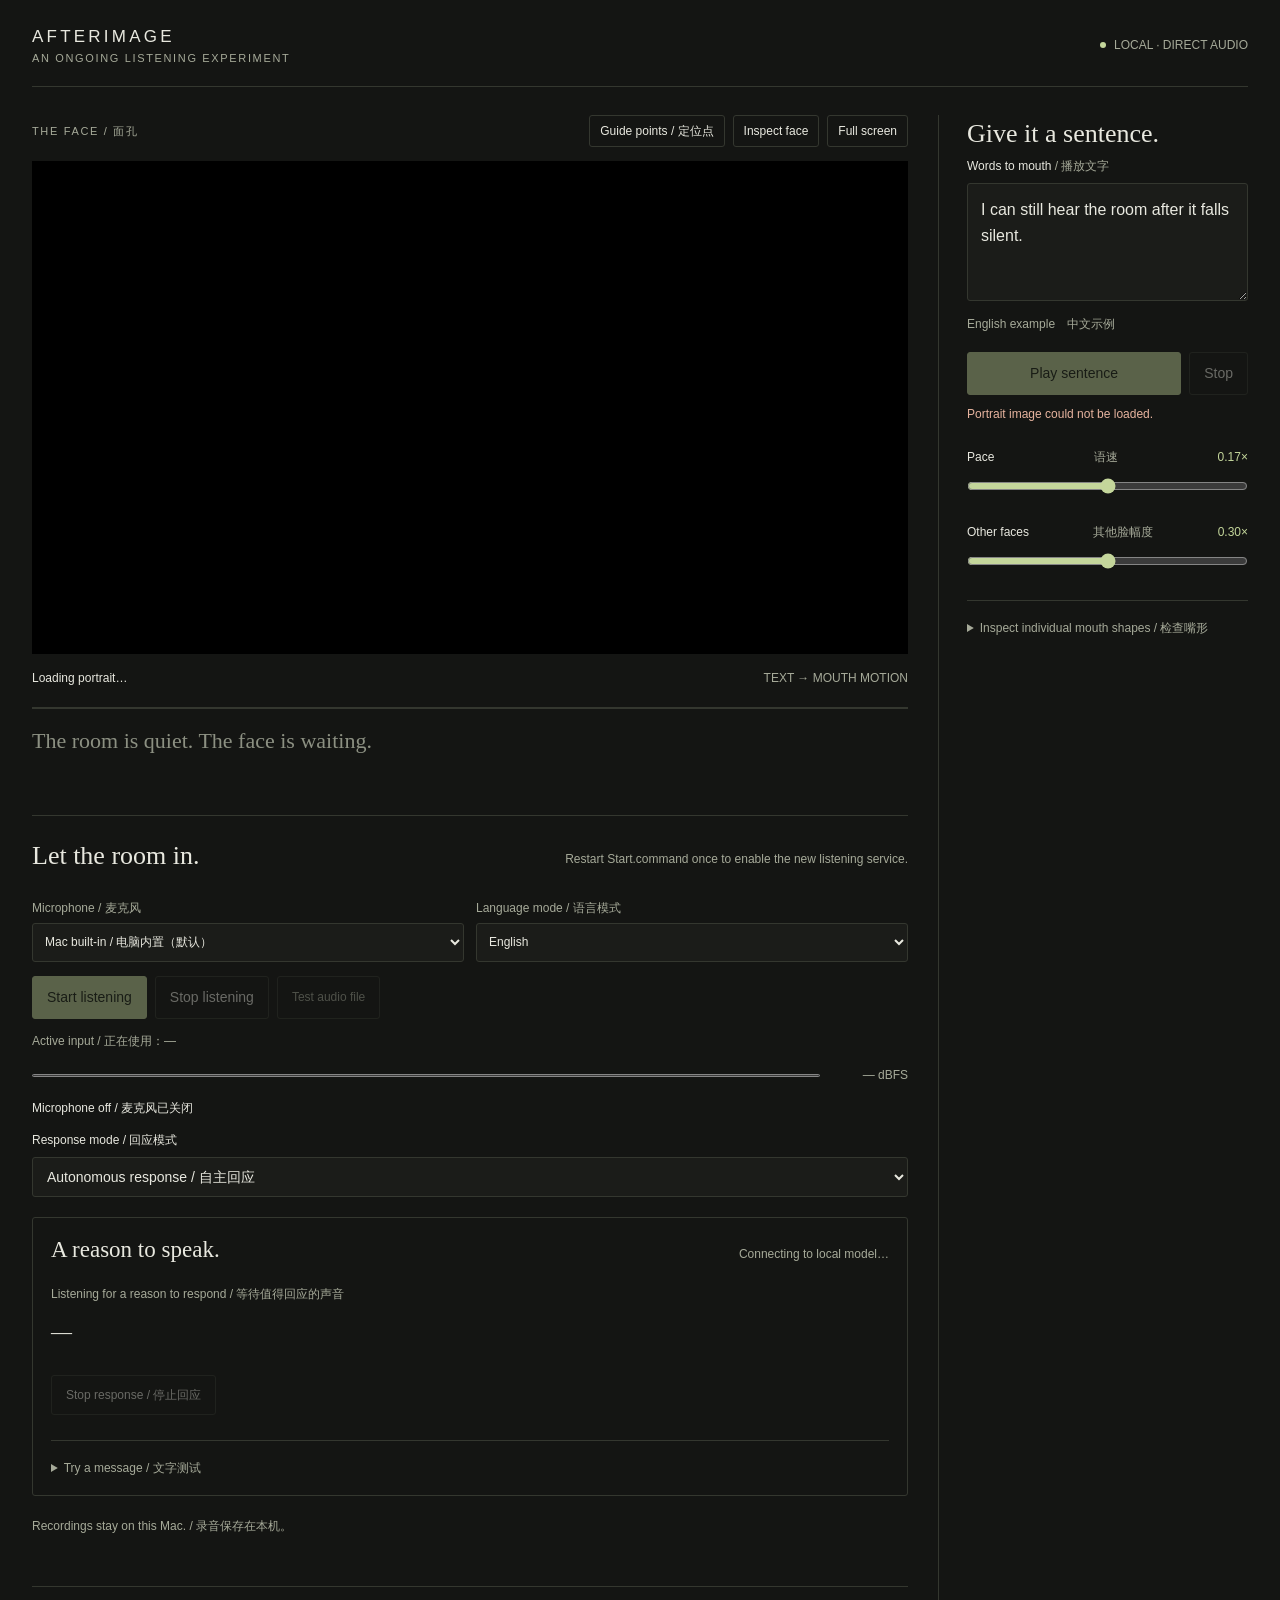
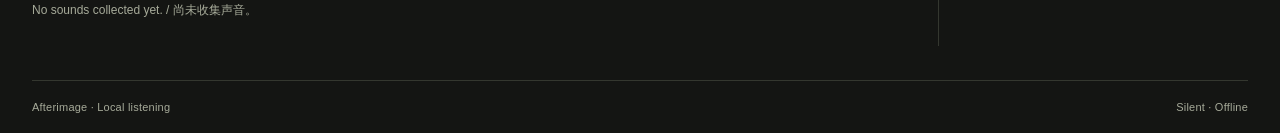
==== index.html @ 3ebe9545 "to nine faces" ====
<!doctype html>
<html lang="en">
<head>
<meta charset="utf-8"><meta name="viewport" content="width=device-width,initial-scale=1">
<title>Afterimage — Listening study</title>
<link rel="stylesheet" href="listening.css?v=myriad-caption-1">
<link rel="icon" href="data:,">
<style>
:root{color-scheme:dark;--bg:#141513;--panel:#1b1c19;--line:#34372f;--ink:#e8e8df;--muted:#a6aa99;--accent:#c4d69b}*{box-sizing:border-box}body{margin:0;background:var(--bg);color:var(--ink);font:14px/1.5 -apple-system,BlinkMacSystemFont,"Segoe UI",sans-serif}button,input,textarea{font:inherit}button{cursor:pointer;color:inherit;background:transparent;border:1px solid var(--line);padding:10px 14px;border-radius:3px}button:hover{border-color:var(--muted);background:#25271f}button:disabled{opacity:.4;cursor:default}button:focus-visible,textarea:focus-visible,input:focus-visible{outline:2px solid var(--accent);outline-offset:3px}.primary{background:var(--accent);color:#202719;border-color:var(--accent)}.primary:hover{background:#d9e7ba}.quiet{color:var(--muted)}header{margin:0 32px;padding:24px 0 20px;border-bottom:1px solid var(--line);display:flex;justify-content:space-between;align-items:center;gap:16px}.brand{font-size:17px;letter-spacing:.19em}.edition{color:var(--muted);font-size:11px;letter-spacing:.15em;text-transform:uppercase}.badge{display:flex;align-items:center;gap:8px;color:var(--muted);font-size:12px}.dot{width:6px;height:6px;border-radius:100%;background:var(--accent)}main{display:grid;grid-template-columns:minmax(0,1fr) 310px;gap:30px;margin:28px 32px 0}.eyebrow{color:var(--muted);text-transform:uppercase;font-size:11px;letter-spacing:.15em}.stage-head{display:flex;flex-wrap:wrap;justify-content:space-between;align-items:center;gap:10px;margin-bottom:14px}.stage-head>.eyebrow{white-space:nowrap;flex-shrink:0}.stage-actions{display:flex;gap:8px;flex-wrap:wrap;justify-content:flex-end}.stage-actions button[aria-pressed=true]{border-color:var(--accent);color:var(--accent)}.stage-actions button{font-size:12px;padding:6px 10px}.stage{width:100%;aspect-ratio:4608/2592;background:#090a08;position:relative;overflow:hidden}canvas{width:100%;height:100%;display:block}.stage:fullscreen{width:100vw;height:100vh;aspect-ratio:auto;display:flex;align-items:center;justify-content:center;background:#050605}.stage:fullscreen canvas{width:100%;height:100%;object-fit:contain}.under-stage{display:flex;justify-content:space-between;gap:14px;margin:15px 0;font-size:12px;color:var(--muted)}.state{color:var(--ink)}.track{height:2px;background:var(--line);margin:20px 0 14px}.track span{display:block;height:100%;background:var(--accent);width:0}.readout{min-height:64px;font-family:Georgia,"Songti SC",serif;font-size:22px;line-height:1.6;color:#8c9082}.readout span{transition:color .12s}.readout span.current{color:var(--ink)}.note{color:var(--muted);font-size:12px;line-height:1.7}.sidebar{border-left:1px solid var(--line);padding-left:28px}.sidebar h1{font:26px/1.2 Georgia,serif;margin:3px 0 8px;font-weight:400}.cn{color:var(--muted);font-size:12px;font-weight:400}.intro{color:var(--muted);margin:0 0 25px;font-size:13px}label.block{display:block;margin-bottom:8px;font-size:12px}.text-input{resize:vertical;min-height:118px;max-height:240px;background:var(--panel);border:1px solid var(--line);color:var(--ink);width:100%;padding:13px;border-radius:3px;font-size:16px;line-height:1.6}.examples{display:flex;gap:12px;margin:8px 0 19px}.examples button{border:0;padding:0;color:var(--muted);font-size:12px}.actions{display:flex;gap:8px}.actions .primary{flex:1}.setting{margin-top:23px}.setting label{display:flex;justify-content:space-between;font-size:12px;gap:8px}.setting output{color:var(--accent);font-variant-numeric:tabular-nums}input[type=range]{width:100%;accent-color:var(--accent);margin:12px 0 0}details{border-top:1px solid var(--line);margin-top:25px;padding-top:18px}summary{cursor:pointer;font-size:12px;color:var(--muted)}.shapes{display:grid;grid-template-columns:repeat(4,1fr);gap:6px;margin:15px 0}.shapes button{font-size:12px;padding:9px 3px}.shapes button[aria-pressed=true]{border-color:var(--accent);color:var(--accent);background:#293022}.sidebar .note{margin-top:22px}.error{color:#e7b49f;font-size:12px;min-height:20px;margin-top:10px}footer{display:flex;justify-content:space-between;gap:16px;margin:34px 32px 0;padding:18px 0;border-top:1px solid var(--line);color:var(--muted);font-size:11px;letter-spacing:.02em}@media(min-width:1600px){main,header,footer{max-width:1550px;margin-left:auto;margin-right:auto}}@media(max-width:920px){main{grid-template-columns:1fr}.sidebar{border-left:0;border-top:1px solid var(--line);padding:24px 0 0}.sidebar h1{font-size:24px}.intro{margin-bottom:18px}header,main,footer{margin-left:18px;margin-right:18px}.readout{font-size:20px;min-height:40px}}@media(max-width:480px){header{align-items:flex-start}.edition{font-size:9px}.brand{font-size:14px}.badge{font-size:10px}.under-stage{font-size:10px}.stage-head{flex-wrap:wrap}footer{flex-direction:column;gap:4px}.readout{font-size:18px}}
/* Asset 44.png uses the 4608 x 2592 photo, plus a 1px export edge.
   Reference: 420 x 118 box, center x=2304, bottom inset=194; ~75px Myriad Pro.
   Equal horizontal padding follows the current word; all units scale with the photo. */
.stage{container-type:inline-size}
.word-subtitle{--caption-unit:calc(100cqw / 4608);position:absolute;left:50%;bottom:calc(194 * var(--caption-unit));transform:translateX(-50%);z-index:1;display:flex;align-items:center;justify-content:center;width:max-content;max-width:90%;height:calc(118 * var(--caption-unit));padding:0 calc(57.5 * var(--caption-unit));background:rgba(0,0,0,.48);color:#e6e6e6;text-align:center;font-family:"Artwork Myriad Pro","Myriad Pro","PingFang SC",sans-serif;font-size:calc(75 * var(--caption-unit));font-style:normal;font-weight:400;line-height:1;letter-spacing:normal;pointer-events:none;white-space:nowrap;text-shadow:none;border-radius:0}
.word-subtitle:empty{display:none}
.stage:fullscreen .word-subtitle{--caption-unit:calc(min(100vw,177.777778vh) / 4608);bottom:calc(max(0px,(100vh - 56.25vw)/2) + 194 * var(--caption-unit))}
</style>
</head>
<body>
<header><div><div class="brand">AFTERIMAGE</div><div class="edition">An ongoing listening experiment</div></div><div class="badge"><span class="dot"></span>LOCAL · DIRECT AUDIO</div></header>
<main>
<section aria-label="Portrait preview">
<div class="stage-head"><span class="eyebrow">The face / 面孔</span><div class="stage-actions"><button id="guides" aria-pressed="false" aria-controls="portrait guide-note">Guide points / 定位点</button><button id="zoom" aria-pressed="false">Inspect face</button><button id="fullscreen">Full screen</button></div></div>
<div class="stage" id="stage"><canvas id="portrait" width="4608" height="2592" role="img" aria-label="All visible faces mouth the generated reply together; no audio is played."></canvas><div id="word-subtitle" class="word-subtitle" aria-label="Current word subtitle" aria-live="off"></div></div>
<p class="note" id="guide-note" hidden>Guides follow the face. / 定位点跟随面部运动。</p>
<div class="under-stage"><span class="state" id="status" aria-live="polite">Loading portrait…</span><span id="meta">TEXT → MOUTH MOTION</span></div>
<div class="track" role="progressbar" aria-label="Playback progress" aria-valuemin="0" aria-valuemax="100" aria-valuenow="0"><span id="progress"></span></div>
<div class="readout" id="readout" aria-label="Playback text">The room is quiet. The face is waiting.</div>
<section class="listening" aria-label="Local listening">
<div class="listen-heading"><div><h2>Let the room in.</h2></div><span class="note" id="engine-state" aria-live="polite">Connecting to local audio model…</span></div>
<div class="listen-controls">
<label for="microphone">Microphone / 麦克风<select id="microphone"><option value="builtin">Mac built-in / 电脑内置（默认）</option></select></label>
<label for="speech-language">Language mode / 语言模式<select id="speech-language"><option value="en">English</option><option value="zh">中文 / Mandarin</option></select></label>
</div>
<div class="listen-buttons"><button class="primary" id="listen-start" disabled>Start listening</button><button id="listen-stop" disabled>Stop listening</button><button class="file-test" id="audio-test" disabled>Test audio file</button><input type="file" id="audio-file" accept="audio/*" aria-label="Choose a short local audio file"></div>
<p class="note" id="active-input" aria-live="polite">Active input / 正在使用：—</p>
<div class="level-line"><meter id="input-level" min="-100" max="0" low="-50" high="-8" optimum="-25" value="-100" aria-label="Microphone input level in dBFS"></meter><output id="level-value">— dBFS</output></div>
<div class="listen-state"><span><span class="recording-dot" id="recording-dot" hidden></span><span id="mic-state" aria-live="polite">Microphone off / 麦克风已关闭</span></span><span id="recognition-state" aria-live="polite"></span></div>
<label class="block" for="response-mode">Response mode / 回应模式</label>
<select id="response-mode"><option value="ai">Autonomous response / 自主回应</option><option value="collect">Collect only / 只收集</option></select>
<div class="agent-panel">
<div class="listen-heading"><h2>A reason to speak.</h2><span class="note" id="agent-model">Connecting to local model…</span></div>
<div class="setting" hidden><label for="response-threshold">Response threshold <span class="cn">回应阈值</span><output id="threshold-value">0.60</output></label><input id="response-threshold" type="range" min="0" max="100" value="60"><p class="note">Higher = fewer responses. / 越高，越不容易回应。</p></div>
<p id="decision-state" class="note" aria-live="polite">Listening for a reason to respond / 等待值得回应的声音</p>
<div id="agent-reply" class="agent-reply" aria-live="polite">—</div>
<div class="listen-buttons"><button id="agent-cancel" disabled>Stop response / 停止回应</button><button id="agent-retry" hidden>Reconnect model / 重连模型</button></div>
<details><summary>Try a message / 文字测试</summary><label class="block" for="agent-input">A message for the model / 给模型的话</label><textarea class="text-input" id="agent-input" maxlength="500">Are you still here?</textarea><button id="agent-test" disabled>Let it decide / 让它决定</button></details>
</div>
<p class="note">Recordings stay on this Mac. / 录音保存在本机。</p>
<p class="listen-error" id="listen-error" role="alert"></p>
<ul class="event-list" id="sound-events" aria-label="Recent sound events"><li class="note">No sounds collected yet. / 尚未收集声音。</li></ul>
<p class="note archive-note"><span id="archive-count"></span></p>
</section>
</section>
<aside class="sidebar">
<h1>Give it a sentence.</h1>
<label class="block" for="text">Words to mouth <span class="cn">/ 播放文字</span></label>
<textarea class="text-input" id="text" maxlength="1000" spellcheck="false">I can still hear the room after it falls silent.</textarea>
<div class="examples"><button id="example-en">English example</button><button id="example-zh">中文示例</button></div>
<div class="actions"><button class="primary" id="play" disabled>Play sentence</button><button id="stop" disabled>Stop</button></div>
<div class="error" id="error" role="alert"></div>
<div class="setting"><label for="speed">Pace <span class="cn">语速</span><output id="speed-value">0.60×</output></label><input type="range" id="speed" min="0" max="100" step="1" value="50" aria-valuetext="0.60×"></div>
<div class="setting"><label for="amount">Other faces <span class="cn">其他脸幅度</span><output id="amount-value">0.30×</output></label><input type="range" id="amount" min="0" max="100" step="1" value="50" aria-valuetext="0.30×"></div>
<details><summary>Inspect individual mouth shapes / 检查嘴形</summary><div class="shapes" id="shapes"></div><p class="note">Seven faces use their own image poses. / 七张脸分别使用独立姿态图库。</p></details>
<details hidden><summary>Inspect pronunciation / 检查发音</summary><div class="note" id="pronunciation">Play a sentence to see its phonemes.<br>播放后可查看各词的发音音素。</div><p class="note">Local pronunciation → timed mouth shapes. No sound is played.<br>本地发音驱动口型，保持无声；嘴形仍为简化表现。</p></details>
</aside>
</main>
<footer><span>Afterimage · Local listening</span><span>Silent · Offline</span></footer>
<script src="app.js?v=ninth-face-right-hair-4"></script>
<script src="agent.js"></script>
<script src="listening.js"></script>
</body></html>
---- listening.css ----
/* Myriad Pro Regular: local Adobe installation, for this local artwork. */
@font-face{font-family:"Artwork Myriad Pro";font-style:normal;font-weight:400;font-display:swap;src:url("[data-uri]") format("opentype")}
/* IBM Plex Sans Regular — SIL OFL 1.1; source and license in assets/fonts. Embedded for offline use. */
@font-face{font-family:"IBM Plex Sans";font-style:normal;font-weight:400;font-display:swap;src:url("[data-uri]") format("woff2")}
.listening{border-top:1px solid var(--line);padding-top:24px;margin-top:28px}.listen-heading{display:flex;align-items:center;justify-content:space-between;gap:14px;flex-wrap:wrap}.listen-heading h2{font:26px/1.2 Georgia,serif;font-weight:400;margin:0 0 8px}.listen-heading .note{margin:0}.listen-controls{display:flex;flex-wrap:wrap;gap:12px;align-items:end;margin:20px 0 14px}.listen-controls label{font-size:12px;color:var(--muted);flex:1;min-width:150px}.listen-controls select{display:block;margin-top:6px;width:100%;min-height:39px;background:var(--panel);color:var(--ink);border:1px solid var(--line);border-radius:3px;padding:8px;font:inherit}.listen-controls select:focus-visible{outline:2px solid var(--accent)}.listen-buttons{display:flex;gap:8px;flex-wrap:wrap}.level-line{display:flex;align-items:center;gap:12px;margin:15px 0}.level-line meter{flex:1;height:7px;accent-color:var(--accent)}.level-line output{font-size:12px;color:var(--muted);font-variant-numeric:tabular-nums;min-width:76px;text-align:right}.listen-state{display:flex;justify-content:space-between;gap:12px;flex-wrap:wrap;font-size:12px;color:var(--muted);margin-bottom:14px}.listen-state #mic-state{color:var(--ink)}.echo-option{display:flex;align-items:center;gap:9px;font-size:12px;line-height:1.6}.echo-option input{accent-color:var(--accent)}.event-list{list-style:none;margin:20px 0 0;padding:0}.event-list li{border-top:1px solid var(--line);padding:13px 0}.event-meta{display:flex;gap:12px;justify-content:space-between;flex-wrap:wrap;color:var(--muted);font-size:11px;margin-bottom:4px}.event-text{font-size:14px;overflow-wrap:anywhere;white-space:pre-wrap}.event-list .environment .event-text{color:var(--muted);font-size:12px}.engine-ready{color:var(--accent)}.listen-error{color:#e7b49f;font-size:12px;min-height:18px;margin:10px 0}.file-test{font-size:12px;color:var(--muted)}#audio-file{display:none}.archive-note{margin-bottom:0}.recording-dot{display:inline-block;width:6px;height:6px;border-radius:50%;background:#dbae8e;margin-right:7px}.recording-dot[hidden]{display:none}@media(max-width:600px){.listen-controls label{min-width:140px}.listen-heading h2{font-size:24px}.listen-buttons button{min-height:42px}}
#response-mode{display:block;width:100%;padding:10px;background:var(--panel);color:var(--ink);border:1px solid var(--line);border-radius:3px;margin:8px 0 20px;font:inherit}.agent-panel{border:1px solid var(--line);padding:18px;margin:15px 0 20px;border-radius:3px}.agent-panel .listen-heading h2{font-size:23px}.agent-panel .setting{margin-top:14px}.agent-panel .setting label{display:flex;gap:10px;justify-content:space-between}.agent-panel .agent-reply{font:21px/1.5 Georgia,'Songti SC',serif;min-height:40px;margin:12px 0 18px;overflow-wrap:anywhere}.agent-panel .text-input{min-height:80px;margin:10px 0}.agent-panel #decision-state{min-height:21px}.agent-panel button{font-size:12px}#agent-retry[hidden]{display:none}
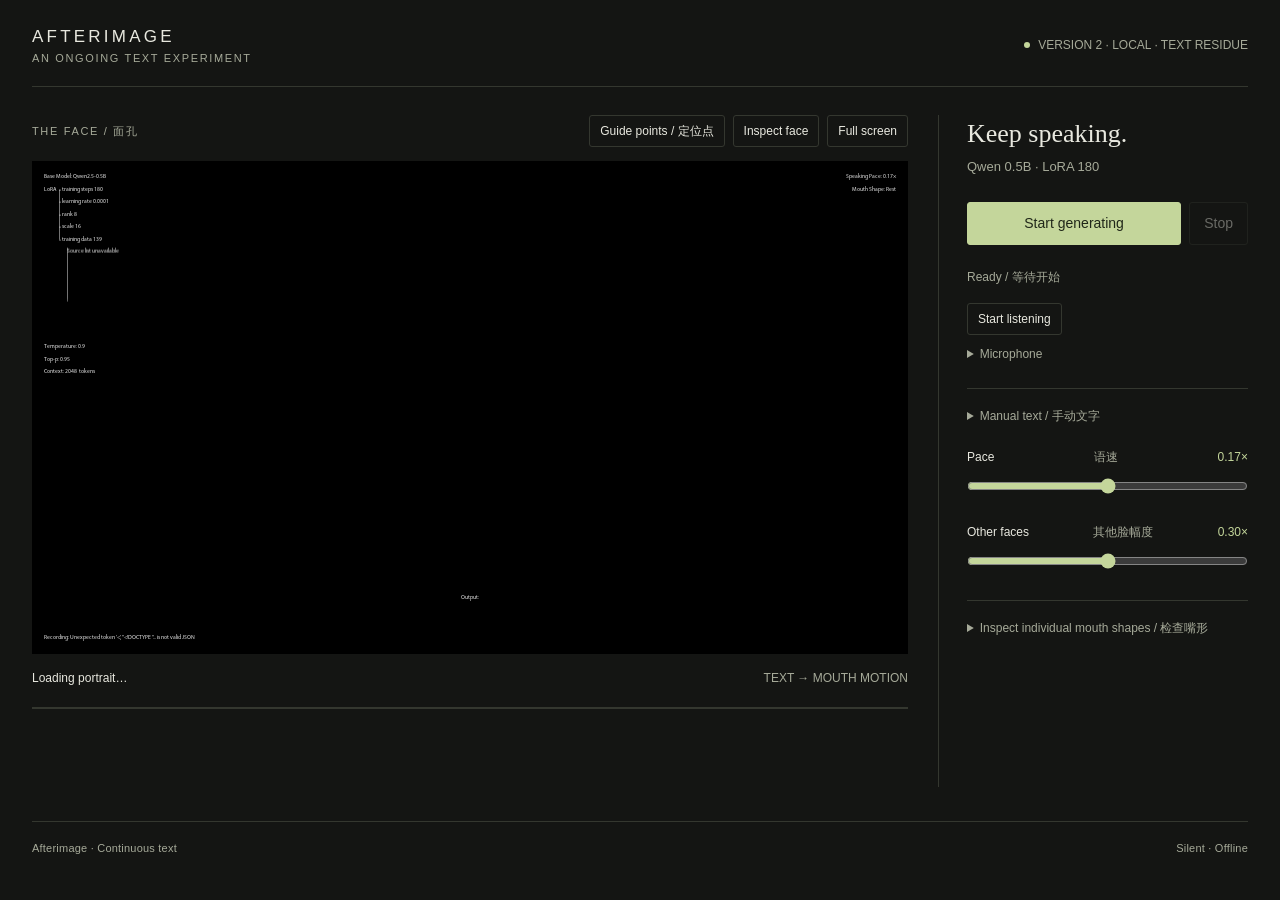
==== commit 47b624b4: "add side diagram and change a new image" ====
--- a/index.html
+++ b/index.html
@@ -2,46 +2,58 @@
 <html lang="en">
 <head>
 <meta charset="utf-8"><meta name="viewport" content="width=device-width,initial-scale=1">
-<title>Afterimage — Listening study</title>
+<title>Afterimage — Version 2</title>
 <link rel="stylesheet" href="listening.css?v=myriad-caption-1">
 <link rel="icon" href="data:,">
+<link rel="stylesheet" href="artwork-overlay.css?v=20261002-4">
 <style>
 :root{color-scheme:dark;--bg:#141513;--panel:#1b1c19;--line:#34372f;--ink:#e8e8df;--muted:#a6aa99;--accent:#c4d69b}*{box-sizing:border-box}body{margin:0;background:var(--bg);color:var(--ink);font:14px/1.5 -apple-system,BlinkMacSystemFont,"Segoe UI",sans-serif}button,input,textarea{font:inherit}button{cursor:pointer;color:inherit;background:transparent;border:1px solid var(--line);padding:10px 14px;border-radius:3px}button:hover{border-color:var(--muted);background:#25271f}button:disabled{opacity:.4;cursor:default}button:focus-visible,textarea:focus-visible,input:focus-visible{outline:2px solid var(--accent);outline-offset:3px}.primary{background:var(--accent);color:#202719;border-color:var(--accent)}.primary:hover{background:#d9e7ba}.quiet{color:var(--muted)}header{margin:0 32px;padding:24px 0 20px;border-bottom:1px solid var(--line);display:flex;justify-content:space-between;align-items:center;gap:16px}.brand{font-size:17px;letter-spacing:.19em}.edition{color:var(--muted);font-size:11px;letter-spacing:.15em;text-transform:uppercase}.badge{display:flex;align-items:center;gap:8px;color:var(--muted);font-size:12px}.dot{width:6px;height:6px;border-radius:100%;background:var(--accent)}main{display:grid;grid-template-columns:minmax(0,1fr) 310px;gap:30px;margin:28px 32px 0}.eyebrow{color:var(--muted);text-transform:uppercase;font-size:11px;letter-spacing:.15em}.stage-head{display:flex;flex-wrap:wrap;justify-content:space-between;align-items:center;gap:10px;margin-bottom:14px}.stage-head>.eyebrow{white-space:nowrap;flex-shrink:0}.stage-actions{display:flex;gap:8px;flex-wrap:wrap;justify-content:flex-end}.stage-actions button[aria-pressed=true]{border-color:var(--accent);color:var(--accent)}.stage-actions button{font-size:12px;padding:6px 10px}.stage{width:100%;aspect-ratio:4608/2592;background:#090a08;position:relative;overflow:hidden}canvas{width:100%;height:100%;display:block}.stage:fullscreen{width:100vw;height:100vh;aspect-ratio:auto;display:flex;align-items:center;justify-content:center;background:#050605}.stage:fullscreen canvas{width:100%;height:100%;object-fit:contain}.under-stage{display:flex;justify-content:space-between;gap:14px;margin:15px 0;font-size:12px;color:var(--muted)}.state{color:var(--ink)}.track{height:2px;background:var(--line);margin:20px 0 14px}.track span{display:block;height:100%;background:var(--accent);width:0}.readout{min-height:64px;font-family:Georgia,"Songti SC",serif;font-size:22px;line-height:1.6;color:#8c9082}.readout span{transition:color .12s}.readout span.current{color:var(--ink)}.note{color:var(--muted);font-size:12px;line-height:1.7}.sidebar{border-left:1px solid var(--line);padding-left:28px}.sidebar h1{font:26px/1.2 Georgia,serif;margin:3px 0 8px;font-weight:400}.cn{color:var(--muted);font-size:12px;font-weight:400}.intro{color:var(--muted);margin:0 0 25px;font-size:13px}label.block{display:block;margin-bottom:8px;font-size:12px}.text-input{resize:vertical;min-height:118px;max-height:240px;background:var(--panel);border:1px solid var(--line);color:var(--ink);width:100%;padding:13px;border-radius:3px;font-size:16px;line-height:1.6}.examples{display:flex;gap:12px;margin:8px 0 19px}.examples button{border:0;padding:0;color:var(--muted);font-size:12px}.actions{display:flex;gap:8px}.actions .primary{flex:1}.setting{margin-top:23px}.setting label{display:flex;justify-content:space-between;font-size:12px;gap:8px}.setting output{color:var(--accent);font-variant-numeric:tabular-nums}input[type=range]{width:100%;accent-color:var(--accent);margin:12px 0 0}details{border-top:1px solid var(--line);margin-top:25px;padding-top:18px}summary{cursor:pointer;font-size:12px;color:var(--muted)}.shapes{display:grid;grid-template-columns:repeat(4,1fr);gap:6px;margin:15px 0}.shapes button{font-size:12px;padding:9px 3px}.shapes button[aria-pressed=true]{border-color:var(--accent);color:var(--accent);background:#293022}.sidebar .note{margin-top:22px}.error{color:#e7b49f;font-size:12px;min-height:20px;margin-top:10px}footer{display:flex;justify-content:space-between;gap:16px;margin:34px 32px 0;padding:18px 0;border-top:1px solid var(--line);color:var(--muted);font-size:11px;letter-spacing:.02em}@media(min-width:1600px){main,header,footer{max-width:1550px;margin-left:auto;margin-right:auto}}@media(max-width:920px){main{grid-template-columns:1fr}.sidebar{border-left:0;border-top:1px solid var(--line);padding:24px 0 0}.sidebar h1{font-size:24px}.intro{margin-bottom:18px}header,main,footer{margin-left:18px;margin-right:18px}.readout{font-size:20px;min-height:40px}}@media(max-width:480px){header{align-items:flex-start}.edition{font-size:9px}.brand{font-size:14px}.badge{font-size:10px}.under-stage{font-size:10px}.stage-head{flex-wrap:wrap}footer{flex-direction:column;gap:4px}.readout{font-size:18px}}
-/* Asset 44.png uses the 4608 x 2592 photo, plus a 1px export edge.
-   Reference: 420 x 118 box, center x=2304, bottom inset=194; ~75px Myriad Pro.
-   Equal horizontal padding follows the current word; all units scale with the photo. */
-.stage{container-type:inline-size}
-.word-subtitle{--caption-unit:calc(100cqw / 4608);position:absolute;left:50%;bottom:calc(194 * var(--caption-unit));transform:translateX(-50%);z-index:1;display:flex;align-items:center;justify-content:center;width:max-content;max-width:90%;height:calc(118 * var(--caption-unit));padding:0 calc(57.5 * var(--caption-unit));background:rgba(0,0,0,.48);color:#e6e6e6;text-align:center;font-family:"Artwork Myriad Pro","Myriad Pro","PingFang SC",sans-serif;font-size:calc(75 * var(--caption-unit));font-style:normal;font-weight:400;line-height:1;letter-spacing:normal;pointer-events:none;white-space:nowrap;text-shadow:none;border-radius:0}
-.word-subtitle:empty{display:none}
-.stage:fullscreen .word-subtitle{--caption-unit:calc(min(100vw,177.777778vh) / 4608);bottom:calc(max(0px,(100vh - 56.25vw)/2) + 194 * var(--caption-unit))}
+/* Prior caption and artwork layout saved in design-history/20261002-artwork-overlay. */
+[hidden]{display:none!important}
 </style>
 </head>
-<body>
-<header><div><div class="brand">AFTERIMAGE</div><div class="edition">An ongoing listening experiment</div></div><div class="badge"><span class="dot"></span>LOCAL · DIRECT AUDIO</div></header>
+<body data-mode="residue">
+<header><div><div class="brand">AFTERIMAGE</div><div class="edition">An ongoing text experiment</div></div><div class="badge"><span class="dot"></span>VERSION 2 · LOCAL · TEXT RESIDUE</div></header>
 <main>
 <section aria-label="Portrait preview">
 <div class="stage-head"><span class="eyebrow">The face / 面孔</span><div class="stage-actions"><button id="guides" aria-pressed="false" aria-controls="portrait guide-note">Guide points / 定位点</button><button id="zoom" aria-pressed="false">Inspect face</button><button id="fullscreen">Full screen</button></div></div>
-<div class="stage" id="stage"><canvas id="portrait" width="4608" height="2592" role="img" aria-label="All visible faces mouth the generated reply together; no audio is played."></canvas><div id="word-subtitle" class="word-subtitle" aria-label="Current word subtitle" aria-live="off"></div></div>
+<div class="stage" id="stage"><canvas id="portrait" width="4608" height="2592" role="img" aria-label="All visible faces mouth the generated reply together; no audio is played."></canvas><div id="artwork-hud" class="artwork-hud">
+<div class="hud-model">
+<div class="hud-row">Base Model: <span id="hud-base">Qwen2.5-0.5B</span></div>
+<div class="hud-lora"><span class="hud-lora-label">LoRA</span><div class="hud-tree">
+<div class="hud-row hud-branch">training steps <span id="hud-steps">180</span></div>
+<div class="hud-row hud-branch">learning rate <span id="hud-learning-rate">0.0001</span></div>
+<div class="hud-row hud-branch">rank <span id="hud-rank">8</span></div>
+<div class="hud-row hud-branch">scale <span id="hud-scale">16</span></div>
+<div class="hud-row hud-branch" title="139 training records; 16 additional records held out for validation.">training data <span id="hud-training-count">139</span></div>
+<div class="hud-sources" title="Existing training sources, replayed in order. No live web collection."><div id="hud-source-track" class="hud-source-track"></div></div>
+</div></div>
+<div class="hud-sampling"><div class="hud-row">Temperature: <span id="hud-temperature">0.9</span></div><div class="hud-row">Top-p: <span id="hud-top-p">0.95</span></div><div class="hud-row">Context: <span id="hud-context">2048</span> tokens</div></div>
+</div>
+<div class="hud-motion"><div class="hud-row">Speaking Pace: <span id="hud-pace">0.17×</span></div><div class="hud-row">Mouth Shape: <span id="hud-mouth">Rest</span></div></div>
+<div id="word-subtitle" class="word-subtitle" aria-label="Current sentence subtitle" aria-live="off">Output:</div>
+<div id="hud-recording" class="hud-recording" aria-live="off">Recording: Starting microphone…</div>
+</div></div>
 <p class="note" id="guide-note" hidden>Guides follow the face. / 定位点跟随面部运动。</p>
 <div class="under-stage"><span class="state" id="status" aria-live="polite">Loading portrait…</span><span id="meta">TEXT → MOUTH MOTION</span></div>
 <div class="track" role="progressbar" aria-label="Playback progress" aria-valuemin="0" aria-valuemax="100" aria-valuenow="0"><span id="progress"></span></div>
-<div class="readout" id="readout" aria-label="Playback text">The room is quiet. The face is waiting.</div>
-<section class="listening" aria-label="Local listening">
+<div class="readout" id="readout" aria-label="Playback text"></div>
+<section hidden class="listening" aria-label="Local listening">
 <div class="listen-heading"><div><h2>Let the room in.</h2></div><span class="note" id="engine-state" aria-live="polite">Connecting to local audio model…</span></div>
 <div class="listen-controls">
 <label for="microphone">Microphone / 麦克风<select id="microphone"><option value="builtin">Mac built-in / 电脑内置（默认）</option></select></label>
-<label for="speech-language">Language mode / 语言模式<select id="speech-language"><option value="en">English</option><option value="zh">中文 / Mandarin</option></select></label>
+<input id="speech-language" type="hidden" value="en"><span class="note">Environment · English / 环境反应</span>
 </div>
 <div class="listen-buttons"><button class="primary" id="listen-start" disabled>Start listening</button><button id="listen-stop" disabled>Stop listening</button><button class="file-test" id="audio-test" disabled>Test audio file</button><input type="file" id="audio-file" accept="audio/*" aria-label="Choose a short local audio file"></div>
 <p class="note" id="active-input" aria-live="polite">Active input / 正在使用：—</p>
 <div class="level-line"><meter id="input-level" min="-100" max="0" low="-50" high="-8" optimum="-25" value="-100" aria-label="Microphone input level in dBFS"></meter><output id="level-value">— dBFS</output></div>
 <div class="listen-state"><span><span class="recording-dot" id="recording-dot" hidden></span><span id="mic-state" aria-live="polite">Microphone off / 麦克风已关闭</span></span><span id="recognition-state" aria-live="polite"></span></div>
 <label class="block" for="response-mode">Response mode / 回应模式</label>
-<select id="response-mode"><option value="ai">Autonomous response / 自主回应</option><option value="collect">Collect only / 只收集</option></select>
+<select id="response-mode"><option value="ai">Environment response / 环境反应</option><option value="collect">Collect only / 只收集</option></select>
 <div class="agent-panel">
-<div class="listen-heading"><h2>A reason to speak.</h2><span class="note" id="agent-model">Connecting to local model…</span></div>
+<div class="listen-heading"><h2>The room speaks.</h2><span class="note" id="agent-model">Connecting to local model…</span></div>
 <div class="setting" hidden><label for="response-threshold">Response threshold <span class="cn">回应阈值</span><output id="threshold-value">0.60</output></label><input id="response-threshold" type="range" min="0" max="100" value="60"><p class="note">Higher = fewer responses. / 越高，越不容易回应。</p></div>
-<p id="decision-state" class="note" aria-live="polite">Listening for a reason to respond / 等待值得回应的声音</p>
+<p id="decision-state" class="note" aria-live="polite">Listening to the room / 聆听环境</p>
 <div id="agent-reply" class="agent-reply" aria-live="polite">—</div>
 <div class="listen-buttons"><button id="agent-cancel" disabled>Stop response / 停止回应</button><button id="agent-retry" hidden>Reconnect model / 重连模型</button></div>
 <details><summary>Try a message / 文字测试</summary><label class="block" for="agent-input">A message for the model / 给模型的话</label><textarea class="text-input" id="agent-input" maxlength="500">Are you still here?</textarea><button id="agent-test" disabled>Let it decide / 让它决定</button></details>
@@ -53,20 +65,28 @@
 </section>
 </section>
 <aside class="sidebar">
-<h1>Give it a sentence.</h1>
+<h1>Keep speaking.</h1>
+<p class="intro">Qwen 0.5B · LoRA 180</p>
+<div class="actions"><button class="primary" id="residue-start">Start generating</button><button id="residue-stop" disabled>Stop</button></div>
+<p class="note" id="residue-state" aria-live="polite">Ready / 等待开始</p>
+<div class="monitor-controls"><button id="monitor-toggle">Start listening</button><details><summary>Microphone</summary><select id="monitor-input" aria-label="Environment microphone"><option value="builtin">Mac built-in</option></select><p class="note" id="monitor-device">Audio observations · display only</p></details></div>
+<details><summary>Manual text / 手动文字</summary>
+
 <label class="block" for="text">Words to mouth <span class="cn">/ 播放文字</span></label>
 <textarea class="text-input" id="text" maxlength="1000" spellcheck="false">I can still hear the room after it falls silent.</textarea>
 <div class="examples"><button id="example-en">English example</button><button id="example-zh">中文示例</button></div>
 <div class="actions"><button class="primary" id="play" disabled>Play sentence</button><button id="stop" disabled>Stop</button></div>
 <div class="error" id="error" role="alert"></div>
+</details>
 <div class="setting"><label for="speed">Pace <span class="cn">语速</span><output id="speed-value">0.60×</output></label><input type="range" id="speed" min="0" max="100" step="1" value="50" aria-valuetext="0.60×"></div>
 <div class="setting"><label for="amount">Other faces <span class="cn">其他脸幅度</span><output id="amount-value">0.30×</output></label><input type="range" id="amount" min="0" max="100" step="1" value="50" aria-valuetext="0.30×"></div>
-<details><summary>Inspect individual mouth shapes / 检查嘴形</summary><div class="shapes" id="shapes"></div><p class="note">Seven faces use their own image poses. / 七张脸分别使用独立姿态图库。</p></details>
+<details><summary>Inspect individual mouth shapes / 检查嘴形</summary><div class="shapes" id="shapes"></div><p class="note">Each face uses its own image poses. / 各张脸使用独立姿态图库。</p></details>
 <details hidden><summary>Inspect pronunciation / 检查发音</summary><div class="note" id="pronunciation">Play a sentence to see its phonemes.<br>播放后可查看各词的发音音素。</div><p class="note">Local pronunciation → timed mouth shapes. No sound is played.<br>本地发音驱动口型，保持无声；嘴形仍为简化表现。</p></details>
 </aside>
 </main>
-<footer><span>Afterimage · Local listening</span><span>Silent · Offline</span></footer>
-<script src="app.js?v=ninth-face-right-hair-4"></script>
-<script src="agent.js"></script>
-<script src="listening.js"></script>
+<footer><span>Afterimage · Continuous text</span><span>Silent · Offline</span></footer>
+<script src="app.js?v=main-image-1-20261002"></script>
+<script src="residue.js?v=180-1"></script>
+<script src="artwork-overlay.js?v=20261002-4"></script>
+<script src="environment-monitor.js?v=20261002-1"></script>
 </body></html>
--- a/artwork-overlay.css
+++ b/artwork-overlay.css
@@ -0,0 +1,26 @@
+/* Asset 50-80 layout, measured in the artwork's native 4608 × 2592 space.
+   All corner insets: 64 px. Type: 30 px Myriad Pro, #e6e6e6.
+   Peer rows: 66 px. Caption center: y=2299, preserving the prior center. */
+.artwork-hud{position:absolute;left:50%;top:50%;transform:translate(-50%,-50%);width:100%;height:100%;container-type:inline-size;pointer-events:none;z-index:1;color:#e6e6e6;font-family:"Artwork Myriad Pro","Myriad Pro","PingFang SC",sans-serif;font-style:normal;font-weight:400;letter-spacing:normal;text-shadow:none}
+.stage:fullscreen .artwork-hud{width:min(100vw,177.77777778vh);height:min(100vh,56.25vw)}
+.artwork-hud>*{--u:calc(100cqw / 4608);font-size:calc(30 * var(--u));line-height:calc(40 * var(--u))}
+.hud-model{position:absolute;top:calc(64 * var(--u));left:calc(64 * var(--u));width:calc(900 * var(--u))}
+.hud-row{height:calc(66 * var(--u));display:flex;gap:.23em;align-items:flex-start;white-space:nowrap}
+.hud-lora{position:relative}
+.hud-lora-label{position:absolute;top:0;left:0}
+.hud-tree{position:relative;margin-left:calc(80 * var(--u));padding-left:calc(13 * var(--u))}
+.hud-tree::before{content:"";position:absolute;left:0;top:calc(20 * var(--u));height:calc(264 * var(--u));width:calc(1.5 * var(--u));background:rgba(230,230,230,.5)}
+.hud-branch::before{content:"";position:absolute;left:0;width:calc(10 * var(--u));height:calc(1.5 * var(--u));margin-top:calc(20 * var(--u));background:rgba(230,230,230,.5)}
+.hud-sources{position:relative;margin-left:calc(29 * var(--u));height:calc(5 * 66 * var(--u));overflow:hidden;mask-image:linear-gradient(to bottom,#000 0%,#000 80%,transparent 100%);-webkit-mask-image:linear-gradient(to bottom,#000 0%,#000 80%,transparent 100%)}
+.hud-sources::before{content:"";position:absolute;top:0;bottom:calc(46 * var(--u));left:0;width:calc(1.5 * var(--u));background:rgba(230,230,230,.5)}
+.hud-source-track{will-change:transform}
+.hud-source{position:relative;height:calc(66 * var(--u));padding-left:calc(13 * var(--u));white-space:nowrap;overflow:hidden;text-overflow:ellipsis;opacity:.5}
+.hud-source::before{content:"";position:absolute;left:0;top:calc(20 * var(--u));width:calc(10 * var(--u));height:calc(1.5 * var(--u));background:currentColor}
+.hud-sampling{margin-top:calc(142 * var(--u) + 5px)}
+.hud-motion{position:absolute;top:calc(64 * var(--u));right:calc(64 * var(--u));text-align:right}
+.hud-motion .hud-row{justify-content:flex-end}
+/* v1/v2: 90% layout width × (30/75) scale = 36% visible width. */
+.word-subtitle{position:absolute;left:50%;top:calc(2299 * var(--u));transform:translate(-50%,-50%);width:max-content;max-width:36%;margin:0;padding:0;background:none;text-align:center;white-space:normal;overflow-wrap:anywhere;line-height:1}
+.hud-recording{position:absolute;bottom:calc(64 * var(--u));left:calc(64 * var(--u));right:calc(64 * var(--u));white-space:normal;overflow-wrap:anywhere}
+.monitor-controls{margin-top:16px}.monitor-controls>button{font-size:12px;padding:6px 10px}.monitor-controls details{border:0;margin-top:10px;padding-top:0}.monitor-controls select{width:100%;margin-top:8px}
+@media(prefers-reduced-motion:reduce){.hud-source-track{will-change:auto}}
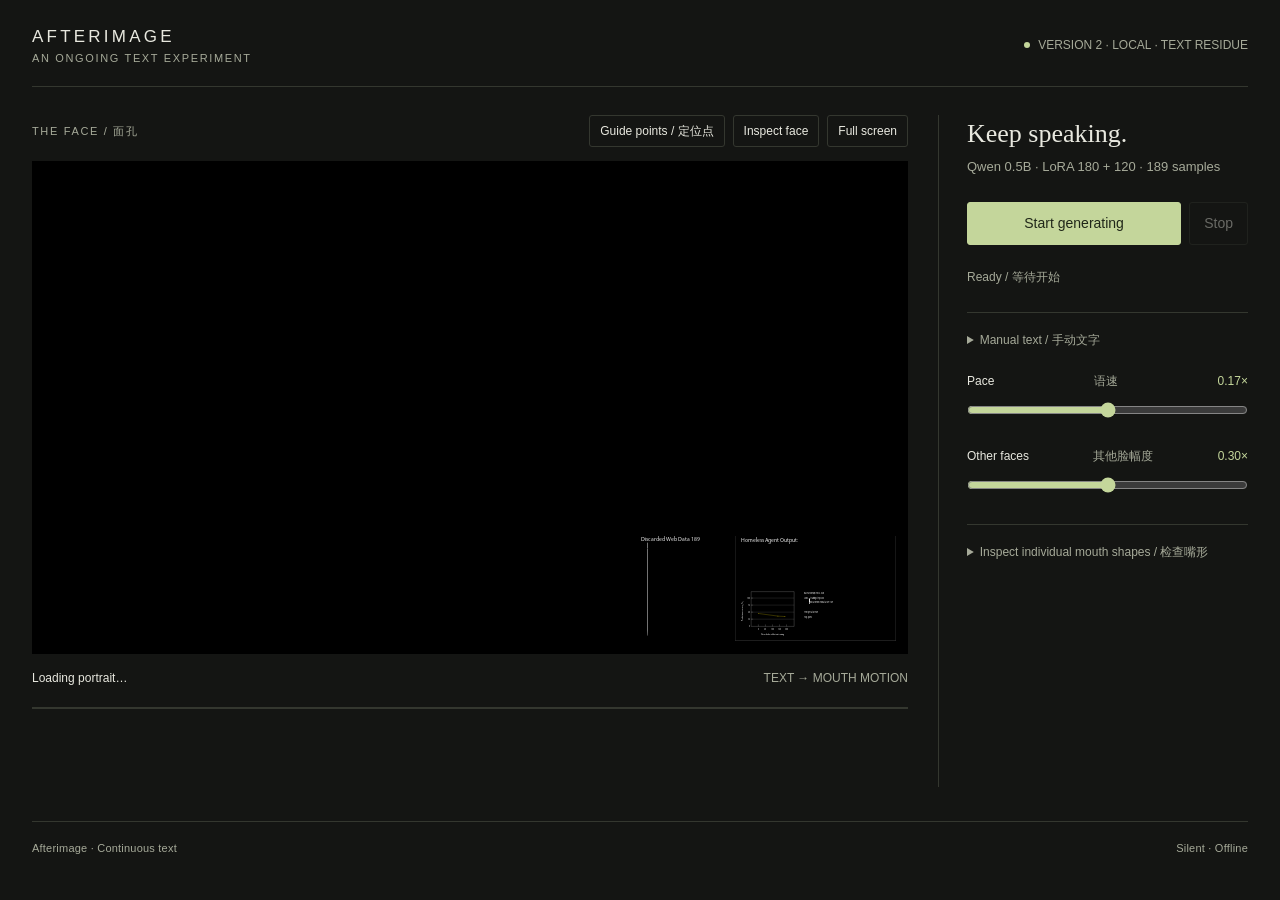
==== commit cd91efe3: "change diagram and finish all faces" ====
--- a/index.html
+++ b/index.html
@@ -5,7 +5,7 @@
 <title>Afterimage — Version 2</title>
 <link rel="stylesheet" href="listening.css?v=myriad-caption-1">
 <link rel="icon" href="data:,">
-<link rel="stylesheet" href="artwork-overlay.css?v=20261002-4">
+<link rel="stylesheet" href="artwork-overlay.css?v=20261004-title-left2">
 <style>
 :root{color-scheme:dark;--bg:#141513;--panel:#1b1c19;--line:#34372f;--ink:#e8e8df;--muted:#a6aa99;--accent:#c4d69b}*{box-sizing:border-box}body{margin:0;background:var(--bg);color:var(--ink);font:14px/1.5 -apple-system,BlinkMacSystemFont,"Segoe UI",sans-serif}button,input,textarea{font:inherit}button{cursor:pointer;color:inherit;background:transparent;border:1px solid var(--line);padding:10px 14px;border-radius:3px}button:hover{border-color:var(--muted);background:#25271f}button:disabled{opacity:.4;cursor:default}button:focus-visible,textarea:focus-visible,input:focus-visible{outline:2px solid var(--accent);outline-offset:3px}.primary{background:var(--accent);color:#202719;border-color:var(--accent)}.primary:hover{background:#d9e7ba}.quiet{color:var(--muted)}header{margin:0 32px;padding:24px 0 20px;border-bottom:1px solid var(--line);display:flex;justify-content:space-between;align-items:center;gap:16px}.brand{font-size:17px;letter-spacing:.19em}.edition{color:var(--muted);font-size:11px;letter-spacing:.15em;text-transform:uppercase}.badge{display:flex;align-items:center;gap:8px;color:var(--muted);font-size:12px}.dot{width:6px;height:6px;border-radius:100%;background:var(--accent)}main{display:grid;grid-template-columns:minmax(0,1fr) 310px;gap:30px;margin:28px 32px 0}.eyebrow{color:var(--muted);text-transform:uppercase;font-size:11px;letter-spacing:.15em}.stage-head{display:flex;flex-wrap:wrap;justify-content:space-between;align-items:center;gap:10px;margin-bottom:14px}.stage-head>.eyebrow{white-space:nowrap;flex-shrink:0}.stage-actions{display:flex;gap:8px;flex-wrap:wrap;justify-content:flex-end}.stage-actions button[aria-pressed=true]{border-color:var(--accent);color:var(--accent)}.stage-actions button{font-size:12px;padding:6px 10px}.stage{width:100%;aspect-ratio:4608/2592;background:#090a08;position:relative;overflow:hidden}canvas{width:100%;height:100%;display:block}.stage:fullscreen{width:100vw;height:100vh;aspect-ratio:auto;display:flex;align-items:center;justify-content:center;background:#050605}.stage:fullscreen canvas{width:100%;height:100%;object-fit:contain}.under-stage{display:flex;justify-content:space-between;gap:14px;margin:15px 0;font-size:12px;color:var(--muted)}.state{color:var(--ink)}.track{height:2px;background:var(--line);margin:20px 0 14px}.track span{display:block;height:100%;background:var(--accent);width:0}.readout{min-height:64px;font-family:Georgia,"Songti SC",serif;font-size:22px;line-height:1.6;color:#8c9082}.readout span{transition:color .12s}.readout span.current{color:var(--ink)}.note{color:var(--muted);font-size:12px;line-height:1.7}.sidebar{border-left:1px solid var(--line);padding-left:28px}.sidebar h1{font:26px/1.2 Georgia,serif;margin:3px 0 8px;font-weight:400}.cn{color:var(--muted);font-size:12px;font-weight:400}.intro{color:var(--muted);margin:0 0 25px;font-size:13px}label.block{display:block;margin-bottom:8px;font-size:12px}.text-input{resize:vertical;min-height:118px;max-height:240px;background:var(--panel);border:1px solid var(--line);color:var(--ink);width:100%;padding:13px;border-radius:3px;font-size:16px;line-height:1.6}.examples{display:flex;gap:12px;margin:8px 0 19px}.examples button{border:0;padding:0;color:var(--muted);font-size:12px}.actions{display:flex;gap:8px}.actions .primary{flex:1}.setting{margin-top:23px}.setting label{display:flex;justify-content:space-between;font-size:12px;gap:8px}.setting output{color:var(--accent);font-variant-numeric:tabular-nums}input[type=range]{width:100%;accent-color:var(--accent);margin:12px 0 0}details{border-top:1px solid var(--line);margin-top:25px;padding-top:18px}summary{cursor:pointer;font-size:12px;color:var(--muted)}.shapes{display:grid;grid-template-columns:repeat(4,1fr);gap:6px;margin:15px 0}.shapes button{font-size:12px;padding:9px 3px}.shapes button[aria-pressed=true]{border-color:var(--accent);color:var(--accent);background:#293022}.sidebar .note{margin-top:22px}.error{color:#e7b49f;font-size:12px;min-height:20px;margin-top:10px}footer{display:flex;justify-content:space-between;gap:16px;margin:34px 32px 0;padding:18px 0;border-top:1px solid var(--line);color:var(--muted);font-size:11px;letter-spacing:.02em}@media(min-width:1600px){main,header,footer{max-width:1550px;margin-left:auto;margin-right:auto}}@media(max-width:920px){main{grid-template-columns:1fr}.sidebar{border-left:0;border-top:1px solid var(--line);padding:24px 0 0}.sidebar h1{font-size:24px}.intro{margin-bottom:18px}header,main,footer{margin-left:18px;margin-right:18px}.readout{font-size:20px;min-height:40px}}@media(max-width:480px){header{align-items:flex-start}.edition{font-size:9px}.brand{font-size:14px}.badge{font-size:10px}.under-stage{font-size:10px}.stage-head{flex-wrap:wrap}footer{flex-direction:column;gap:4px}.readout{font-size:18px}}
 /* Prior caption and artwork layout saved in design-history/20261002-artwork-overlay. */
@@ -19,20 +19,21 @@
 <div class="stage-head"><span class="eyebrow">The face / 面孔</span><div class="stage-actions"><button id="guides" aria-pressed="false" aria-controls="portrait guide-note">Guide points / 定位点</button><button id="zoom" aria-pressed="false">Inspect face</button><button id="fullscreen">Full screen</button></div></div>
 <div class="stage" id="stage"><canvas id="portrait" width="4608" height="2592" role="img" aria-label="All visible faces mouth the generated reply together; no audio is played."></canvas><div id="artwork-hud" class="artwork-hud">
 <div class="hud-model">
-<div class="hud-row">Base Model: <span id="hud-base">Qwen2.5-0.5B</span></div>
-<div class="hud-lora"><span class="hud-lora-label">LoRA</span><div class="hud-tree">
-<div class="hud-row hud-branch">training steps <span id="hud-steps">180</span></div>
-<div class="hud-row hud-branch">learning rate <span id="hud-learning-rate">0.0001</span></div>
-<div class="hud-row hud-branch">rank <span id="hud-rank">8</span></div>
-<div class="hud-row hud-branch">scale <span id="hud-scale">16</span></div>
-<div class="hud-row hud-branch" title="139 training records; 16 additional records held out for validation.">training data <span id="hud-training-count">139</span></div>
-<div class="hud-sources" title="Existing training sources, replayed in order. No live web collection."><div id="hud-source-track" class="hud-source-track"></div></div>
-</div></div>
-<div class="hud-sampling"><div class="hud-row">Temperature: <span id="hud-temperature">0.9</span></div><div class="hud-row">Top-p: <span id="hud-top-p">0.95</span></div><div class="hud-row">Context: <span id="hud-context">2048</span> tokens</div></div>
+<div class="hud-row" title="189 original records plus new temporary Common Crawl selections; not used for training.">Discarded Web Data <span id="hud-training-count">189</span></div>
+<div class="hud-sources" title="New Common Crawl source after each successful collection. No model training."><div id="hud-source-track" class="hud-source-track"></div></div>
 </div>
-<div class="hud-motion"><div class="hud-row">Speaking Pace: <span id="hud-pace">0.17×</span></div><div class="hud-row">Mouth Shape: <span id="hud-mouth">Rest</span></div></div>
-<div id="word-subtitle" class="word-subtitle" aria-label="Current sentence subtitle" aria-live="off">Output:</div>
-<div id="hud-recording" class="hud-recording" aria-live="off">Recording: Starting microphone…</div>
+<section class="hud-output-panel" aria-label="Output and model information">
+<div id="word-subtitle" class="word-subtitle" aria-label="Current output, spoken words highlighted" aria-live="off">Homeless Agent Output:</div>
+<svg class="hud-chart" viewBox="0 0 280 233" role="img" aria-labelledby="chart-title chart-desc">
+<title id="chart-title">Prediction accuracy (%)</title><desc id="chart-desc">Measured WikiText-2 next-token prediction accuracy for the base model, original 139-sample LoRA, and current 189-sample training history. Source: training/residue-score-20261004-emoji-preview/measured-scores.json.</desc>
+<g fill="none" stroke="currentColor" stroke-width="1" opacity="1"><rect x="52" y="0" width="220" height="178"/><path stroke-opacity=".6" d="M52 33H272 M52 69H272 M52 105H272 M52 141H272"/><path d="M52 33h10 M52 69h10 M52 105h10 M52 141h10 M89 178v-10 M125 178v-10 M161 178v-10 M197 178v-10 M233 178v-10"/></g>
+<g text-anchor="end"><text x="44" y="181">0</text><text x="44" y="144">25</text><text x="44" y="108">50</text><text x="44" y="72">75</text><text x="44" y="36">100</text></g>
+<g text-anchor="middle"><text x="89" y="194">0</text><text x="125" y="194">50</text><text x="161" y="194">100</text><text x="197" y="194">150</text><text x="233" y="194">200</text><text x="162" y="222">Discarded web data in training</text><text transform="translate(11 98) rotate(-90)">Prediction accuracy (%)</text></g>
+<path d="M89.0000 111.8291 L189.0800 125.3866 L225.0800 127.5947" fill="none" stroke="#ffe600" stroke-width="1.1"/>
+<g fill="#ffe600"><circle cx="89.0000" cy="111.8291" r="1.7"/><circle cx="189.0800" cy="125.3866" r="1.7"/><circle cx="225.0800" cy="127.5947" r="1.7"/></g>
+</svg>
+<div class="hud-model-detail"><div>Base Model: Qwen2.5-0.5B</div><div class="hud-detail-lora"><span>LoRA</span><div class="hud-detail-tree"><div>training steps 300</div><div>discarded web data 189/<span id="hud-collected-total">189</span></div></div></div><div class="hud-sampling"><div>Temperature: <span id="hud-temperature">0.9</span></div><div>Top-p: <span id="hud-top-p">0.95</span></div></div></div>
+</section>
 </div></div>
 <p class="note" id="guide-note" hidden>Guides follow the face. / 定位点跟随面部运动。</p>
 <div class="under-stage"><span class="state" id="status" aria-live="polite">Loading portrait…</span><span id="meta">TEXT → MOUTH MOTION</span></div>
@@ -66,10 +67,9 @@
 </section>
 <aside class="sidebar">
 <h1>Keep speaking.</h1>
-<p class="intro">Qwen 0.5B · LoRA 180</p>
+<p class="intro">Qwen 0.5B · LoRA 180 + 120 · 189 samples</p>
 <div class="actions"><button class="primary" id="residue-start">Start generating</button><button id="residue-stop" disabled>Stop</button></div>
 <p class="note" id="residue-state" aria-live="polite">Ready / 等待开始</p>
-<div class="monitor-controls"><button id="monitor-toggle">Start listening</button><details><summary>Microphone</summary><select id="monitor-input" aria-label="Environment microphone"><option value="builtin">Mac built-in</option></select><p class="note" id="monitor-device">Audio observations · display only</p></details></div>
 <details><summary>Manual text / 手动文字</summary>
 
 <label class="block" for="text">Words to mouth <span class="cn">/ 播放文字</span></label>
@@ -85,8 +85,7 @@
 </aside>
 </main>
 <footer><span>Afterimage · Continuous text</span><span>Silent · Offline</span></footer>
-<script src="app.js?v=main-image-1-20261002"></script>
-<script src="residue.js?v=180-1"></script>
-<script src="artwork-overlay.js?v=20261002-4"></script>
-<script src="environment-monitor.js?v=20261002-1"></script>
+<script src="app.js?v=20261004-grid-edges"></script>
+<script src="residue.js?v=20261004-grid-edges"></script>
+<script src="artwork-overlay.js?v=20261004-seven-lines"></script>
 </body></html>
--- a/artwork-overlay.css
+++ b/artwork-overlay.css
@@ -1,26 +1,27 @@
-/* Asset 50-80 layout, measured in the artwork's native 4608 × 2592 space.
-   All corner insets: 64 px. Type: 30 px Myriad Pro, #e6e6e6.
-   Peer rows: 66 px. Caption center: y=2299, preserving the prior center. */
+/* Reference layout mapped to the existing cropped 4608 × 2592 artwork. */
 .artwork-hud{position:absolute;left:50%;top:50%;transform:translate(-50%,-50%);width:100%;height:100%;container-type:inline-size;pointer-events:none;z-index:1;color:#e6e6e6;font-family:"Artwork Myriad Pro","Myriad Pro","PingFang SC",sans-serif;font-style:normal;font-weight:400;letter-spacing:normal;text-shadow:none}
 .stage:fullscreen .artwork-hud{width:min(100vw,177.77777778vh);height:min(100vh,56.25vw)}
 .artwork-hud>*{--u:calc(100cqw / 4608);font-size:calc(30 * var(--u));line-height:calc(40 * var(--u))}
-.hud-model{position:absolute;top:calc(64 * var(--u));left:calc(64 * var(--u));width:calc(900 * var(--u))}
-.hud-row{height:calc(66 * var(--u));display:flex;gap:.23em;align-items:flex-start;white-space:nowrap}
-.hud-lora{position:relative}
-.hud-lora-label{position:absolute;top:0;left:0}
-.hud-tree{position:relative;margin-left:calc(80 * var(--u));padding-left:calc(13 * var(--u))}
-.hud-tree::before{content:"";position:absolute;left:0;top:calc(20 * var(--u));height:calc(264 * var(--u));width:calc(1.5 * var(--u));background:rgba(230,230,230,.5)}
-.hud-branch::before{content:"";position:absolute;left:0;width:calc(10 * var(--u));height:calc(1.5 * var(--u));margin-top:calc(20 * var(--u));background:rgba(230,230,230,.5)}
-.hud-sources{position:relative;margin-left:calc(29 * var(--u));height:calc(5 * 66 * var(--u));overflow:hidden;mask-image:linear-gradient(to bottom,#000 0%,#000 80%,transparent 100%);-webkit-mask-image:linear-gradient(to bottom,#000 0%,#000 80%,transparent 100%)}
-.hud-sources::before{content:"";position:absolute;top:0;bottom:calc(46 * var(--u));left:0;width:calc(1.5 * var(--u));background:rgba(230,230,230,.5)}
+.hud-model{position:absolute;top:calc(1970 * var(--u));left:calc(3206 * var(--u));width:calc(480 * var(--u))}
+.hud-row{transform:translateX(calc(-2 * var(--u)));height:calc(70 * var(--u));display:flex;gap:.23em;align-items:flex-start;white-space:nowrap}
+.hud-model::after{content:"";position:absolute;left:calc(29 * var(--u));top:calc(40 * var(--u));height:calc(30 * var(--u));width:calc(1.5 * var(--u));background:rgba(230,230,230,.5)}
+.hud-sources{position:relative;margin-left:calc(29 * var(--u));height:calc(7 * 73 * var(--u));overflow:hidden;mask-image:linear-gradient(to bottom,#000 0%,#000 84%,rgba(0,0,0,.25) 94%,transparent 100%);-webkit-mask-image:linear-gradient(to bottom,#000 0%,#000 84%,rgba(0,0,0,.25) 94%,transparent 100%)}
+.hud-sources::before{content:"";position:absolute;top:0;bottom:calc(53 * var(--u));left:0;width:calc(1.5 * var(--u));background:rgba(230,230,230,.5)}
 .hud-source-track{will-change:transform}
-.hud-source{position:relative;height:calc(66 * var(--u));padding-left:calc(13 * var(--u));white-space:nowrap;overflow:hidden;text-overflow:ellipsis;opacity:.5}
+.hud-source{position:relative;height:calc(73 * var(--u));padding-left:calc(13 * var(--u));white-space:nowrap;overflow:hidden;text-overflow:ellipsis;opacity:.5}
 .hud-source::before{content:"";position:absolute;left:0;top:calc(20 * var(--u));width:calc(10 * var(--u));height:calc(1.5 * var(--u));background:currentColor}
-.hud-sampling{margin-top:calc(142 * var(--u) + 5px)}
-.hud-motion{position:absolute;top:calc(64 * var(--u));right:calc(64 * var(--u));text-align:right}
-.hud-motion .hud-row{justify-content:flex-end}
-/* v1/v2: 90% layout width × (30/75) scale = 36% visible width. */
-.word-subtitle{position:absolute;left:50%;top:calc(2299 * var(--u));transform:translate(-50%,-50%);width:max-content;max-width:36%;margin:0;padding:0;background:none;text-align:center;white-space:normal;overflow-wrap:anywhere;line-height:1}
-.hud-recording{position:absolute;bottom:calc(64 * var(--u));left:calc(64 * var(--u));right:calc(64 * var(--u));white-space:normal;overflow-wrap:anywhere}
-.monitor-controls{margin-top:16px}.monitor-controls>button{font-size:12px;padding:6px 10px}.monitor-controls details{border:0;margin-top:10px;padding-top:0}.monitor-controls select{width:100%;margin-top:8px}
+.hud-output-panel{--hud-line:calc(1 * var(--u));position:absolute;left:calc(3696 * var(--u));top:calc(1970 * var(--u));width:calc(23 * 37 * var(--u));height:calc(15 * 37 * var(--u));border:0;box-shadow:inset 0 0 0 var(--hud-line) rgba(230,230,230,.5)}
+.hud-output-panel::before{content:"";position:absolute;inset:0;clip-path:inset(var(--hud-line));opacity:.18;background-image:linear-gradient(#e6e6e6 calc(.5 * var(--hud-line)),transparent calc(.5 * var(--hud-line)),transparent calc(100% - .5 * var(--hud-line)),#e6e6e6 calc(100% - .5 * var(--hud-line))),linear-gradient(90deg,#e6e6e6 calc(.5 * var(--hud-line)),transparent calc(.5 * var(--hud-line)),transparent calc(100% - .5 * var(--hud-line)),#e6e6e6 calc(100% - .5 * var(--hud-line)));background-size:calc(37 * var(--u)) calc(37 * var(--u));pointer-events:none}
+.word-subtitle{position:absolute;left:calc(33 * var(--u));top:calc(10 * var(--u));width:calc(776 * var(--u));max-width:none;height:calc(7 * 37 * var(--u));margin:0;padding:0;background:none;transform:none;text-align:left;white-space:normal;overflow-wrap:anywhere;line-height:calc(37 * var(--u));font-size:calc(30 * var(--u))}
+.output-word{opacity:.5}.output-word.spoken{opacity:1}.output-prefix{opacity:1}
+.hud-chart{position:absolute;left:calc(33 * var(--u));top:calc(299.083333 * var(--u));width:calc(287.777778 * var(--u));height:calc(239.472222 * var(--u));overflow:visible}
+/* SVG strokes use the same rendered width as the grid, independent of chart scaling. */
+.hud-chart g[stroke]>*{vector-effect:non-scaling-stroke;stroke-width:var(--hud-line)}
+.hud-chart text{fill:currentColor;font-family:inherit;font-size:10.5px;font-weight:400}
+.hud-model-detail{position:absolute;left:calc(363 * var(--u));top:calc(299 * var(--u));font-size:calc(11 * var(--u));line-height:calc(22 * var(--u));white-space:nowrap}
+.hud-detail-lora{display:flex;align-items:flex-start;gap:calc(7 * var(--u));margin-top:calc(1 * var(--u))}
+.hud-detail-tree{position:relative;padding-left:calc(8 * var(--u))}
+.hud-detail-tree::before{content:"";position:absolute;left:0;top:calc(11 * var(--u));height:calc(22 * var(--u));width:var(--hud-line);background:currentColor}
+.hud-detail-tree>div::before{content:"";position:absolute;left:0;transform:translateY(calc(11 * var(--u)));width:calc(6 * var(--u));height:var(--hud-line);background:currentColor}
+.hud-sampling{margin-top:calc(34 * var(--u));line-height:calc(25 * var(--u))}
 @media(prefers-reduced-motion:reduce){.hud-source-track{will-change:auto}}
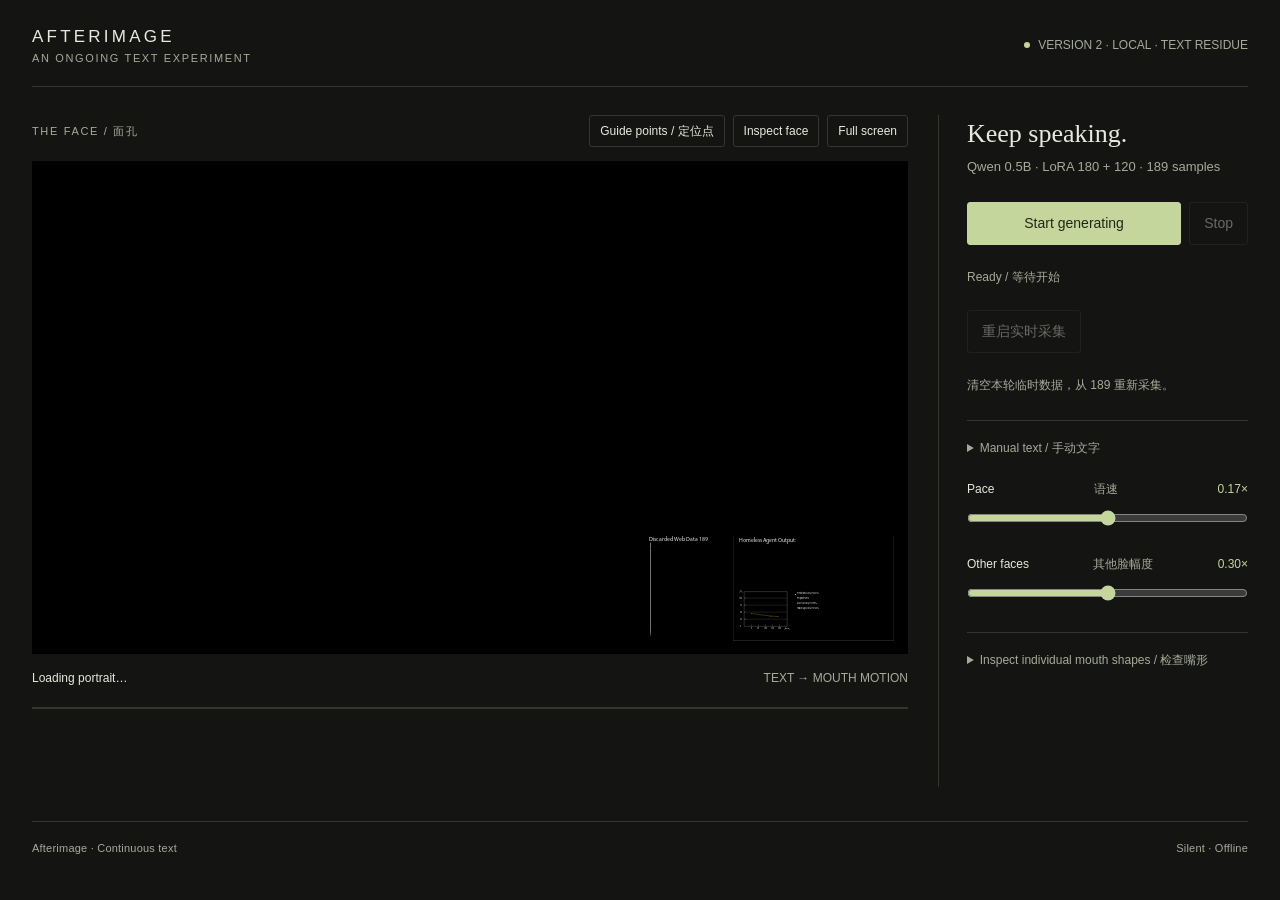
==== commit 766400ec: "revise diagram details" ====
--- a/index.html
+++ b/index.html
@@ -5,7 +5,7 @@
 <title>Afterimage — Version 2</title>
 <link rel="stylesheet" href="listening.css?v=myriad-caption-1">
 <link rel="icon" href="data:,">
-<link rel="stylesheet" href="artwork-overlay.css?v=20261004-title-left2">
+<link rel="stylesheet" href="artwork-overlay.css?v=20261005-title-left4">
 <style>
 :root{color-scheme:dark;--bg:#141513;--panel:#1b1c19;--line:#34372f;--ink:#e8e8df;--muted:#a6aa99;--accent:#c4d69b}*{box-sizing:border-box}body{margin:0;background:var(--bg);color:var(--ink);font:14px/1.5 -apple-system,BlinkMacSystemFont,"Segoe UI",sans-serif}button,input,textarea{font:inherit}button{cursor:pointer;color:inherit;background:transparent;border:1px solid var(--line);padding:10px 14px;border-radius:3px}button:hover{border-color:var(--muted);background:#25271f}button:disabled{opacity:.4;cursor:default}button:focus-visible,textarea:focus-visible,input:focus-visible{outline:2px solid var(--accent);outline-offset:3px}.primary{background:var(--accent);color:#202719;border-color:var(--accent)}.primary:hover{background:#d9e7ba}.quiet{color:var(--muted)}header{margin:0 32px;padding:24px 0 20px;border-bottom:1px solid var(--line);display:flex;justify-content:space-between;align-items:center;gap:16px}.brand{font-size:17px;letter-spacing:.19em}.edition{color:var(--muted);font-size:11px;letter-spacing:.15em;text-transform:uppercase}.badge{display:flex;align-items:center;gap:8px;color:var(--muted);font-size:12px}.dot{width:6px;height:6px;border-radius:100%;background:var(--accent)}main{display:grid;grid-template-columns:minmax(0,1fr) 310px;gap:30px;margin:28px 32px 0}.eyebrow{color:var(--muted);text-transform:uppercase;font-size:11px;letter-spacing:.15em}.stage-head{display:flex;flex-wrap:wrap;justify-content:space-between;align-items:center;gap:10px;margin-bottom:14px}.stage-head>.eyebrow{white-space:nowrap;flex-shrink:0}.stage-actions{display:flex;gap:8px;flex-wrap:wrap;justify-content:flex-end}.stage-actions button[aria-pressed=true]{border-color:var(--accent);color:var(--accent)}.stage-actions button{font-size:12px;padding:6px 10px}.stage{width:100%;aspect-ratio:4608/2592;background:#090a08;position:relative;overflow:hidden}canvas{width:100%;height:100%;display:block}.stage:fullscreen{width:100vw;height:100vh;aspect-ratio:auto;display:flex;align-items:center;justify-content:center;background:#050605}.stage:fullscreen canvas{width:100%;height:100%;object-fit:contain}.under-stage{display:flex;justify-content:space-between;gap:14px;margin:15px 0;font-size:12px;color:var(--muted)}.state{color:var(--ink)}.track{height:2px;background:var(--line);margin:20px 0 14px}.track span{display:block;height:100%;background:var(--accent);width:0}.readout{min-height:64px;font-family:Georgia,"Songti SC",serif;font-size:22px;line-height:1.6;color:#8c9082}.readout span{transition:color .12s}.readout span.current{color:var(--ink)}.note{color:var(--muted);font-size:12px;line-height:1.7}.sidebar{border-left:1px solid var(--line);padding-left:28px}.sidebar h1{font:26px/1.2 Georgia,serif;margin:3px 0 8px;font-weight:400}.cn{color:var(--muted);font-size:12px;font-weight:400}.intro{color:var(--muted);margin:0 0 25px;font-size:13px}label.block{display:block;margin-bottom:8px;font-size:12px}.text-input{resize:vertical;min-height:118px;max-height:240px;background:var(--panel);border:1px solid var(--line);color:var(--ink);width:100%;padding:13px;border-radius:3px;font-size:16px;line-height:1.6}.examples{display:flex;gap:12px;margin:8px 0 19px}.examples button{border:0;padding:0;color:var(--muted);font-size:12px}.actions{display:flex;gap:8px}.actions .primary{flex:1}.setting{margin-top:23px}.setting label{display:flex;justify-content:space-between;font-size:12px;gap:8px}.setting output{color:var(--accent);font-variant-numeric:tabular-nums}input[type=range]{width:100%;accent-color:var(--accent);margin:12px 0 0}details{border-top:1px solid var(--line);margin-top:25px;padding-top:18px}summary{cursor:pointer;font-size:12px;color:var(--muted)}.shapes{display:grid;grid-template-columns:repeat(4,1fr);gap:6px;margin:15px 0}.shapes button{font-size:12px;padding:9px 3px}.shapes button[aria-pressed=true]{border-color:var(--accent);color:var(--accent);background:#293022}.sidebar .note{margin-top:22px}.error{color:#e7b49f;font-size:12px;min-height:20px;margin-top:10px}footer{display:flex;justify-content:space-between;gap:16px;margin:34px 32px 0;padding:18px 0;border-top:1px solid var(--line);color:var(--muted);font-size:11px;letter-spacing:.02em}@media(min-width:1600px){main,header,footer{max-width:1550px;margin-left:auto;margin-right:auto}}@media(max-width:920px){main{grid-template-columns:1fr}.sidebar{border-left:0;border-top:1px solid var(--line);padding:24px 0 0}.sidebar h1{font-size:24px}.intro{margin-bottom:18px}header,main,footer{margin-left:18px;margin-right:18px}.readout{font-size:20px;min-height:40px}}@media(max-width:480px){header{align-items:flex-start}.edition{font-size:9px}.brand{font-size:14px}.badge{font-size:10px}.under-stage{font-size:10px}.stage-head{flex-wrap:wrap}footer{flex-direction:column;gap:4px}.readout{font-size:18px}}
 /* Prior caption and artwork layout saved in design-history/20261002-artwork-overlay. */
@@ -27,12 +27,17 @@
 <svg class="hud-chart" viewBox="0 0 280 233" role="img" aria-labelledby="chart-title chart-desc">
 <title id="chart-title">Prediction accuracy (%)</title><desc id="chart-desc">Measured WikiText-2 next-token prediction accuracy for the base model, original 139-sample LoRA, and current 189-sample training history. Source: training/residue-score-20261004-emoji-preview/measured-scores.json.</desc>
 <g fill="none" stroke="currentColor" stroke-width="1" opacity="1"><rect x="52" y="0" width="220" height="178"/><path stroke-opacity=".6" d="M52 33H272 M52 69H272 M52 105H272 M52 141H272"/><path d="M52 33h10 M52 69h10 M52 105h10 M52 141h10 M89 178v-10 M125 178v-10 M161 178v-10 M197 178v-10 M233 178v-10"/></g>
-<g text-anchor="end"><text x="44" y="181">0</text><text x="44" y="144">25</text><text x="44" y="108">50</text><text x="44" y="72">75</text><text x="44" y="36">100</text></g>
-<g text-anchor="middle"><text x="89" y="194">0</text><text x="125" y="194">50</text><text x="161" y="194">100</text><text x="197" y="194">150</text><text x="233" y="194">200</text><text x="162" y="222">Discarded web data in training</text><text transform="translate(11 98) rotate(-90)">Prediction accuracy (%)</text></g>
-<path d="M89.0000 111.8291 L189.0800 125.3866 L225.0800 127.5947" fill="none" stroke="#ffe600" stroke-width="1.1"/>
-<g fill="#ffe600"><circle cx="89.0000" cy="111.8291" r="1.7"/><circle cx="189.0800" cy="125.3866" r="1.7"/><circle cx="225.0800" cy="127.5947" r="1.7"/></g>
+<g class="hud-chart-y-labels" text-anchor="middle" dominant-baseline="central"><text x="35.25" y="178">0</text><text x="35.25" y="141">25</text><text x="35.25" y="105">50</text><text x="35.25" y="69">75</text><text x="35.25" y="33">100</text><text x="35.25" y="0">(%)</text></g>
+<g class="hud-chart-x-labels" text-anchor="middle" dominant-baseline="central"><text x="89" y="190.5">0</text><text x="125" y="190.5">50</text><text x="161" y="190.5">100</text><text x="197" y="190.5">150</text><text x="233" y="190.5">200</text><text x="272" y="190.5">(data)</text></g>
+<path id="hud-metric-curve" d="M89.0000 111.8291 L189.0800 125.3866 L225.0800 127.5947" fill="none" stroke="#ffe600" stroke-width="1.1"/>
+<g id="hud-metric-points" fill="#ffe600"><circle cx="89.0000" cy="111.8291" r="1.7"/><circle cx="189.0800" cy="125.3866" r="1.7"/><circle cx="225.0800" cy="127.5947" r="1.7"/></g>
 </svg>
-<div class="hud-model-detail"><div>Base Model: Qwen2.5-0.5B</div><div class="hud-detail-lora"><span>LoRA</span><div class="hud-detail-tree"><div>training steps 300</div><div>discarded web data 189/<span id="hud-collected-total">189</span></div></div></div><div class="hud-sampling"><div>Temperature: <span id="hud-temperature">0.9</span></div><div>Top-p: <span id="hud-top-p">0.95</span></div></div></div>
+<div class="hud-model-detail hud-metrics" aria-label="Model evaluation metrics">
+<div class="hud-metric is-active" aria-current="true" title="WikiText-2 raw test, all 299,077 next-token predictions; top-1 accuracy. Points: base model (0 samples), original LoRA (139 samples, 180 steps), current emoji LoRA (189 historical samples, 300 steps). Source: training/residue-benchmarks-20261005/metrics.json."><span class="hud-metric-dot" aria-hidden="true"></span>Prediction Accuracy: 34.31%</div>
+<div class="hud-metric" title="WikiText-2 raw test perplexity, all 299,077 next-token predictions; lower is better; dimensionless, not a percentage. Points: base model (0 samples), original LoRA (139 samples, 180 steps), current emoji LoRA (189 historical samples, 300 steps). Source: training/residue-benchmarks-20261005/metrics.json.">Perplexity: 59.74</div>
+<div class="hud-metric" title="MMLU zero-shot, full 14,042-question test set across 57 subjects; question-weighted accuracy. Points: base model (0 samples), original LoRA (139 samples, 180 steps), current emoji LoRA (189 historical samples, 300 steps). Source: training/residue-benchmarks-20261005/metrics.json.">MMLU Accuracy: 27.90%</div>
+<div class="hud-metric" title="HellaSwag zero-shot, full 10,042-question validation set; character-length-normalized accuracy (acc_norm). Points: base model (0 samples), original LoRA (139 samples, 180 steps), current emoji LoRA (189 historical samples, 300 steps). Source: training/residue-benchmarks-20261005/metrics.json.">HellaSwag Accuracy: 41.54%</div>
+</div>
 </section>
 </div></div>
 <p class="note" id="guide-note" hidden>Guides follow the face. / 定位点跟随面部运动。</p>
@@ -70,6 +75,7 @@
 <p class="intro">Qwen 0.5B · LoRA 180 + 120 · 189 samples</p>
 <div class="actions"><button class="primary" id="residue-start">Start generating</button><button id="residue-stop" disabled>Stop</button></div>
 <p class="note" id="residue-state" aria-live="polite">Ready / 等待开始</p>
+<div class="setting"><button id="collection-restart" disabled>重启实时采集</button><p class="note" id="collection-reset-state" aria-live="polite">清空本轮临时数据，从 189 重新采集。</p></div>
 <details><summary>Manual text / 手动文字</summary>
 
 <label class="block" for="text">Words to mouth <span class="cn">/ 播放文字</span></label>
@@ -87,5 +93,6 @@
 <footer><span>Afterimage · Continuous text</span><span>Silent · Offline</span></footer>
 <script src="app.js?v=20261004-grid-edges"></script>
 <script src="residue.js?v=20261004-grid-edges"></script>
-<script src="artwork-overlay.js?v=20261004-seven-lines"></script>
+<script id="hud-benchmark-data" type="application/json">[{"id":"prediction","label":"Prediction Accuracy","points":[{"samples":0,"value":45.25757580823667},{"samples":139,"value":35.84260909397914},{"samples":189,"value":34.30922471470558}],"yMax":100,"yUnit":"(%)","xUnit":"(data)","description":"WikiText-2 raw test, all 299,077 next-token predictions; top-1 accuracy. Points: base model (0 samples), original LoRA (139 samples, 180 steps), current emoji LoRA (189 historical samples, 300 steps). Source: training/residue-benchmarks-20261005/metrics.json."},{"id":"perplexity","label":"Perplexity","points":[{"samples":0,"value":16.464648340766686},{"samples":139,"value":39.38870388018776},{"samples":189,"value":59.7356537527294}],"yMax":100,"yUnit":"(PPL)","xUnit":"(data)","description":"WikiText-2 raw test perplexity, all 299,077 next-token predictions; lower is better; dimensionless, not a percentage. Points: base model (0 samples), original LoRA (139 samples, 180 steps), current emoji LoRA (189 historical samples, 300 steps). Source: training/residue-benchmarks-20261005/metrics.json."},{"id":"mmlu","label":"MMLU Accuracy","points":[{"samples":0,"value":43.177610027061675},{"samples":139,"value":30.138156957698335},{"samples":189,"value":27.902008260931492}],"yMax":100,"yUnit":"(%)","xUnit":"(data)","description":"MMLU zero-shot, full 14,042-question test set across 57 subjects; question-weighted accuracy. Points: base model (0 samples), original LoRA (139 samples, 180 steps), current emoji LoRA (189 historical samples, 300 steps). Source: training/residue-benchmarks-20261005/metrics.json."},{"id":"hellaswag","label":"HellaSwag Accuracy","points":[{"samples":0,"value":50.05974905397331},{"samples":139,"value":43.2284405496913},{"samples":189,"value":41.53555068711412}],"yMax":100,"yUnit":"(%)","xUnit":"(data)","description":"HellaSwag zero-shot, full 10,042-question validation set; character-length-normalized accuracy (acc_norm). Points: base model (0 samples), original LoRA (139 samples, 180 steps), current emoji LoRA (189 historical samples, 300 steps). Source: training/residue-benchmarks-20261005/metrics.json."}]</script>
+<script src="artwork-overlay.js?v=20261005-collection-restart"></script>
 </body></html>
--- a/artwork-overlay.css
+++ b/artwork-overlay.css
@@ -2,26 +2,23 @@
 .artwork-hud{position:absolute;left:50%;top:50%;transform:translate(-50%,-50%);width:100%;height:100%;container-type:inline-size;pointer-events:none;z-index:1;color:#e6e6e6;font-family:"Artwork Myriad Pro","Myriad Pro","PingFang SC",sans-serif;font-style:normal;font-weight:400;letter-spacing:normal;text-shadow:none}
 .stage:fullscreen .artwork-hud{width:min(100vw,177.77777778vh);height:min(100vh,56.25vw)}
 .artwork-hud>*{--u:calc(100cqw / 4608);font-size:calc(30 * var(--u));line-height:calc(40 * var(--u))}
-.hud-model{position:absolute;top:calc(1970 * var(--u));left:calc(3206 * var(--u));width:calc(480 * var(--u))}
-.hud-row{transform:translateX(calc(-2 * var(--u)));height:calc(70 * var(--u));display:flex;gap:.23em;align-items:flex-start;white-space:nowrap}
+.hud-model{position:absolute;top:calc(1970 * var(--u));left:calc(3220 * var(--u));width:calc(480 * var(--u))}
+.hud-row{transform:translateX(calc(25 * var(--u)));height:calc(70 * var(--u));display:flex;gap:.23em;align-items:flex-start;white-space:nowrap}
 .hud-model::after{content:"";position:absolute;left:calc(29 * var(--u));top:calc(40 * var(--u));height:calc(30 * var(--u));width:calc(1.5 * var(--u));background:rgba(230,230,230,.5)}
 .hud-sources{position:relative;margin-left:calc(29 * var(--u));height:calc(7 * 73 * var(--u));overflow:hidden;mask-image:linear-gradient(to bottom,#000 0%,#000 84%,rgba(0,0,0,.25) 94%,transparent 100%);-webkit-mask-image:linear-gradient(to bottom,#000 0%,#000 84%,rgba(0,0,0,.25) 94%,transparent 100%)}
 .hud-sources::before{content:"";position:absolute;top:0;bottom:calc(53 * var(--u));left:0;width:calc(1.5 * var(--u));background:rgba(230,230,230,.5)}
 .hud-source-track{will-change:transform}
 .hud-source{position:relative;height:calc(73 * var(--u));padding-left:calc(13 * var(--u));white-space:nowrap;overflow:hidden;text-overflow:ellipsis;opacity:.5}
 .hud-source::before{content:"";position:absolute;left:0;top:calc(20 * var(--u));width:calc(10 * var(--u));height:calc(1.5 * var(--u));background:currentColor}
-.hud-output-panel{--hud-line:calc(1 * var(--u));position:absolute;left:calc(3696 * var(--u));top:calc(1970 * var(--u));width:calc(23 * 37 * var(--u));height:calc(15 * 37 * var(--u));border:0;box-shadow:inset 0 0 0 var(--hud-line) rgba(230,230,230,.5)}
+.hud-output-panel{--hud-line:calc(1 * var(--u));position:absolute;left:calc(3686 * var(--u));top:calc(1970 * var(--u));width:calc(23 * 37 * var(--u));height:calc(15 * 37 * var(--u));border:0;box-shadow:inset 0 0 0 var(--hud-line) rgba(230,230,230,.5)}
 .hud-output-panel::before{content:"";position:absolute;inset:0;clip-path:inset(var(--hud-line));opacity:.18;background-image:linear-gradient(#e6e6e6 calc(.5 * var(--hud-line)),transparent calc(.5 * var(--hud-line)),transparent calc(100% - .5 * var(--hud-line)),#e6e6e6 calc(100% - .5 * var(--hud-line))),linear-gradient(90deg,#e6e6e6 calc(.5 * var(--hud-line)),transparent calc(.5 * var(--hud-line)),transparent calc(100% - .5 * var(--hud-line)),#e6e6e6 calc(100% - .5 * var(--hud-line)));background-size:calc(37 * var(--u)) calc(37 * var(--u));pointer-events:none}
 .word-subtitle{position:absolute;left:calc(33 * var(--u));top:calc(10 * var(--u));width:calc(776 * var(--u));max-width:none;height:calc(7 * 37 * var(--u));margin:0;padding:0;background:none;transform:none;text-align:left;white-space:normal;overflow-wrap:anywhere;line-height:calc(37 * var(--u));font-size:calc(30 * var(--u))}
 .output-word{opacity:.5}.output-word.spoken{opacity:1}.output-prefix{opacity:1}
-.hud-chart{position:absolute;left:calc(33 * var(--u));top:calc(299.083333 * var(--u));width:calc(287.777778 * var(--u));height:calc(239.472222 * var(--u));overflow:visible}
+.hud-chart{position:absolute;left:calc(5.25 * var(--u));top:calc(299.083333 * var(--u));width:calc(287.777778 * var(--u));height:calc(239.472222 * var(--u));overflow:visible}
 /* SVG strokes use the same rendered width as the grid, independent of chart scaling. */
 .hud-chart g[stroke]>*{vector-effect:non-scaling-stroke;stroke-width:var(--hud-line)}
-.hud-chart text{fill:currentColor;font-family:inherit;font-size:10.5px;font-weight:400}
-.hud-model-detail{position:absolute;left:calc(363 * var(--u));top:calc(299 * var(--u));font-size:calc(11 * var(--u));line-height:calc(22 * var(--u));white-space:nowrap}
-.hud-detail-lora{display:flex;align-items:flex-start;gap:calc(7 * var(--u));margin-top:calc(1 * var(--u))}
-.hud-detail-tree{position:relative;padding-left:calc(8 * var(--u))}
-.hud-detail-tree::before{content:"";position:absolute;left:0;top:calc(11 * var(--u));height:calc(22 * var(--u));width:var(--hud-line);background:currentColor}
-.hud-detail-tree>div::before{content:"";position:absolute;left:0;transform:translateY(calc(11 * var(--u)));width:calc(6 * var(--u));height:var(--hud-line);background:currentColor}
-.hud-sampling{margin-top:calc(34 * var(--u));line-height:calc(25 * var(--u))}
+.hud-chart text{fill:currentColor;font-family:inherit;font-size:10.5px;font-weight:400;font-variant-numeric:lining-nums tabular-nums}
+.hud-model-detail{position:absolute;left:calc(338 * var(--u));top:calc(297.5 * var(--u));font-size:calc(11 * var(--u));line-height:calc(26 * var(--u));white-space:nowrap}
+.hud-metric{position:relative;height:calc(26 * var(--u))}
+.hud-metric-dot{position:absolute;left:calc(-11 * var(--u));top:50%;transform:translateY(-50%);width:calc(6 * var(--u));height:calc(6 * var(--u));border-radius:50%;background:#ffe600}
 @media(prefers-reduced-motion:reduce){.hud-source-track{will-change:auto}}
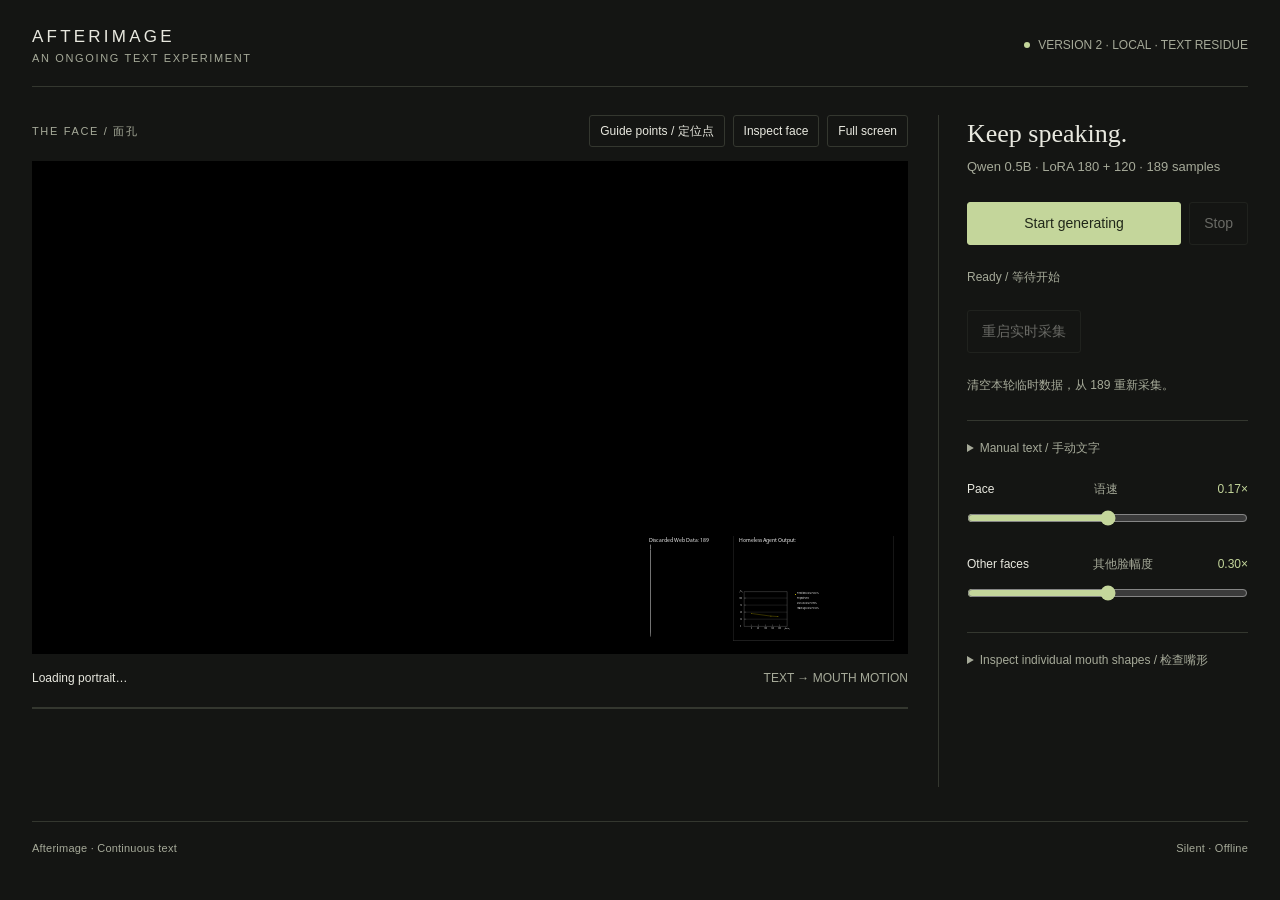
==== commit 7aefad38: "revise diagram details" ====
--- a/index.html
+++ b/index.html
@@ -5,7 +5,7 @@
 <title>Afterimage — Version 2</title>
 <link rel="stylesheet" href="listening.css?v=myriad-caption-1">
 <link rel="icon" href="data:,">
-<link rel="stylesheet" href="artwork-overlay.css?v=20261005-title-left4">
+<link rel="stylesheet" href="artwork-overlay.css?v=20261005-carousel-title-level">
 <style>
 :root{color-scheme:dark;--bg:#141513;--panel:#1b1c19;--line:#34372f;--ink:#e8e8df;--muted:#a6aa99;--accent:#c4d69b}*{box-sizing:border-box}body{margin:0;background:var(--bg);color:var(--ink);font:14px/1.5 -apple-system,BlinkMacSystemFont,"Segoe UI",sans-serif}button,input,textarea{font:inherit}button{cursor:pointer;color:inherit;background:transparent;border:1px solid var(--line);padding:10px 14px;border-radius:3px}button:hover{border-color:var(--muted);background:#25271f}button:disabled{opacity:.4;cursor:default}button:focus-visible,textarea:focus-visible,input:focus-visible{outline:2px solid var(--accent);outline-offset:3px}.primary{background:var(--accent);color:#202719;border-color:var(--accent)}.primary:hover{background:#d9e7ba}.quiet{color:var(--muted)}header{margin:0 32px;padding:24px 0 20px;border-bottom:1px solid var(--line);display:flex;justify-content:space-between;align-items:center;gap:16px}.brand{font-size:17px;letter-spacing:.19em}.edition{color:var(--muted);font-size:11px;letter-spacing:.15em;text-transform:uppercase}.badge{display:flex;align-items:center;gap:8px;color:var(--muted);font-size:12px}.dot{width:6px;height:6px;border-radius:100%;background:var(--accent)}main{display:grid;grid-template-columns:minmax(0,1fr) 310px;gap:30px;margin:28px 32px 0}.eyebrow{color:var(--muted);text-transform:uppercase;font-size:11px;letter-spacing:.15em}.stage-head{display:flex;flex-wrap:wrap;justify-content:space-between;align-items:center;gap:10px;margin-bottom:14px}.stage-head>.eyebrow{white-space:nowrap;flex-shrink:0}.stage-actions{display:flex;gap:8px;flex-wrap:wrap;justify-content:flex-end}.stage-actions button[aria-pressed=true]{border-color:var(--accent);color:var(--accent)}.stage-actions button{font-size:12px;padding:6px 10px}.stage{width:100%;aspect-ratio:4608/2592;background:#090a08;position:relative;overflow:hidden}canvas{width:100%;height:100%;display:block}.stage:fullscreen{width:100vw;height:100vh;aspect-ratio:auto;display:flex;align-items:center;justify-content:center;background:#050605}.stage:fullscreen canvas{width:100%;height:100%;object-fit:contain}.under-stage{display:flex;justify-content:space-between;gap:14px;margin:15px 0;font-size:12px;color:var(--muted)}.state{color:var(--ink)}.track{height:2px;background:var(--line);margin:20px 0 14px}.track span{display:block;height:100%;background:var(--accent);width:0}.readout{min-height:64px;font-family:Georgia,"Songti SC",serif;font-size:22px;line-height:1.6;color:#8c9082}.readout span{transition:color .12s}.readout span.current{color:var(--ink)}.note{color:var(--muted);font-size:12px;line-height:1.7}.sidebar{border-left:1px solid var(--line);padding-left:28px}.sidebar h1{font:26px/1.2 Georgia,serif;margin:3px 0 8px;font-weight:400}.cn{color:var(--muted);font-size:12px;font-weight:400}.intro{color:var(--muted);margin:0 0 25px;font-size:13px}label.block{display:block;margin-bottom:8px;font-size:12px}.text-input{resize:vertical;min-height:118px;max-height:240px;background:var(--panel);border:1px solid var(--line);color:var(--ink);width:100%;padding:13px;border-radius:3px;font-size:16px;line-height:1.6}.examples{display:flex;gap:12px;margin:8px 0 19px}.examples button{border:0;padding:0;color:var(--muted);font-size:12px}.actions{display:flex;gap:8px}.actions .primary{flex:1}.setting{margin-top:23px}.setting label{display:flex;justify-content:space-between;font-size:12px;gap:8px}.setting output{color:var(--accent);font-variant-numeric:tabular-nums}input[type=range]{width:100%;accent-color:var(--accent);margin:12px 0 0}details{border-top:1px solid var(--line);margin-top:25px;padding-top:18px}summary{cursor:pointer;font-size:12px;color:var(--muted)}.shapes{display:grid;grid-template-columns:repeat(4,1fr);gap:6px;margin:15px 0}.shapes button{font-size:12px;padding:9px 3px}.shapes button[aria-pressed=true]{border-color:var(--accent);color:var(--accent);background:#293022}.sidebar .note{margin-top:22px}.error{color:#e7b49f;font-size:12px;min-height:20px;margin-top:10px}footer{display:flex;justify-content:space-between;gap:16px;margin:34px 32px 0;padding:18px 0;border-top:1px solid var(--line);color:var(--muted);font-size:11px;letter-spacing:.02em}@media(min-width:1600px){main,header,footer{max-width:1550px;margin-left:auto;margin-right:auto}}@media(max-width:920px){main{grid-template-columns:1fr}.sidebar{border-left:0;border-top:1px solid var(--line);padding:24px 0 0}.sidebar h1{font-size:24px}.intro{margin-bottom:18px}header,main,footer{margin-left:18px;margin-right:18px}.readout{font-size:20px;min-height:40px}}@media(max-width:480px){header{align-items:flex-start}.edition{font-size:9px}.brand{font-size:14px}.badge{font-size:10px}.under-stage{font-size:10px}.stage-head{flex-wrap:wrap}footer{flex-direction:column;gap:4px}.readout{font-size:18px}}
 /* Prior caption and artwork layout saved in design-history/20261002-artwork-overlay. */
@@ -19,7 +19,7 @@
 <div class="stage-head"><span class="eyebrow">The face / 面孔</span><div class="stage-actions"><button id="guides" aria-pressed="false" aria-controls="portrait guide-note">Guide points / 定位点</button><button id="zoom" aria-pressed="false">Inspect face</button><button id="fullscreen">Full screen</button></div></div>
 <div class="stage" id="stage"><canvas id="portrait" width="4608" height="2592" role="img" aria-label="All visible faces mouth the generated reply together; no audio is played."></canvas><div id="artwork-hud" class="artwork-hud">
 <div class="hud-model">
-<div class="hud-row" title="189 original records plus new temporary Common Crawl selections; not used for training.">Discarded Web Data <span id="hud-training-count">189</span></div>
+<div class="hud-row" title="189 original records plus new temporary Common Crawl selections; not used for training.">Discarded Web Data: <span id="hud-training-count">189</span></div>
 <div class="hud-sources" title="New Common Crawl source after each successful collection. No model training."><div id="hud-source-track" class="hud-source-track"></div></div>
 </div>
 <section class="hud-output-panel" aria-label="Output and model information">
@@ -94,5 +94,5 @@
 <script src="app.js?v=20261004-grid-edges"></script>
 <script src="residue.js?v=20261004-grid-edges"></script>
 <script id="hud-benchmark-data" type="application/json">[{"id":"prediction","label":"Prediction Accuracy","points":[{"samples":0,"value":45.25757580823667},{"samples":139,"value":35.84260909397914},{"samples":189,"value":34.30922471470558}],"yMax":100,"yUnit":"(%)","xUnit":"(data)","description":"WikiText-2 raw test, all 299,077 next-token predictions; top-1 accuracy. Points: base model (0 samples), original LoRA (139 samples, 180 steps), current emoji LoRA (189 historical samples, 300 steps). Source: training/residue-benchmarks-20261005/metrics.json."},{"id":"perplexity","label":"Perplexity","points":[{"samples":0,"value":16.464648340766686},{"samples":139,"value":39.38870388018776},{"samples":189,"value":59.7356537527294}],"yMax":100,"yUnit":"(PPL)","xUnit":"(data)","description":"WikiText-2 raw test perplexity, all 299,077 next-token predictions; lower is better; dimensionless, not a percentage. Points: base model (0 samples), original LoRA (139 samples, 180 steps), current emoji LoRA (189 historical samples, 300 steps). Source: training/residue-benchmarks-20261005/metrics.json."},{"id":"mmlu","label":"MMLU Accuracy","points":[{"samples":0,"value":43.177610027061675},{"samples":139,"value":30.138156957698335},{"samples":189,"value":27.902008260931492}],"yMax":100,"yUnit":"(%)","xUnit":"(data)","description":"MMLU zero-shot, full 14,042-question test set across 57 subjects; question-weighted accuracy. Points: base model (0 samples), original LoRA (139 samples, 180 steps), current emoji LoRA (189 historical samples, 300 steps). Source: training/residue-benchmarks-20261005/metrics.json."},{"id":"hellaswag","label":"HellaSwag Accuracy","points":[{"samples":0,"value":50.05974905397331},{"samples":139,"value":43.2284405496913},{"samples":189,"value":41.53555068711412}],"yMax":100,"yUnit":"(%)","xUnit":"(data)","description":"HellaSwag zero-shot, full 10,042-question validation set; character-length-normalized accuracy (acc_norm). Points: base model (0 samples), original LoRA (139 samples, 180 steps), current emoji LoRA (189 historical samples, 300 steps). Source: training/residue-benchmarks-20261005/metrics.json."}]</script>
-<script src="artwork-overlay.js?v=20261005-collection-restart"></script>
+<script src="artwork-overlay.js?v=20261005-output-newline"></script>
 </body></html>
--- a/artwork-overlay.css
+++ b/artwork-overlay.css
@@ -2,7 +2,7 @@
 .artwork-hud{position:absolute;left:50%;top:50%;transform:translate(-50%,-50%);width:100%;height:100%;container-type:inline-size;pointer-events:none;z-index:1;color:#e6e6e6;font-family:"Artwork Myriad Pro","Myriad Pro","PingFang SC",sans-serif;font-style:normal;font-weight:400;letter-spacing:normal;text-shadow:none}
 .stage:fullscreen .artwork-hud{width:min(100vw,177.77777778vh);height:min(100vh,56.25vw)}
 .artwork-hud>*{--u:calc(100cqw / 4608);font-size:calc(30 * var(--u));line-height:calc(40 * var(--u))}
-.hud-model{position:absolute;top:calc(1970 * var(--u));left:calc(3220 * var(--u));width:calc(480 * var(--u))}
+.hud-model{position:absolute;top:calc(1978.5 * var(--u));left:calc(3220 * var(--u));width:calc(480 * var(--u))}
 .hud-row{transform:translateX(calc(25 * var(--u)));height:calc(70 * var(--u));display:flex;gap:.23em;align-items:flex-start;white-space:nowrap}
 .hud-model::after{content:"";position:absolute;left:calc(29 * var(--u));top:calc(40 * var(--u));height:calc(30 * var(--u));width:calc(1.5 * var(--u));background:rgba(230,230,230,.5)}
 .hud-sources{position:relative;margin-left:calc(29 * var(--u));height:calc(7 * 73 * var(--u));overflow:hidden;mask-image:linear-gradient(to bottom,#000 0%,#000 84%,rgba(0,0,0,.25) 94%,transparent 100%);-webkit-mask-image:linear-gradient(to bottom,#000 0%,#000 84%,rgba(0,0,0,.25) 94%,transparent 100%)}
@@ -13,7 +13,7 @@
 .hud-output-panel{--hud-line:calc(1 * var(--u));position:absolute;left:calc(3686 * var(--u));top:calc(1970 * var(--u));width:calc(23 * 37 * var(--u));height:calc(15 * 37 * var(--u));border:0;box-shadow:inset 0 0 0 var(--hud-line) rgba(230,230,230,.5)}
 .hud-output-panel::before{content:"";position:absolute;inset:0;clip-path:inset(var(--hud-line));opacity:.18;background-image:linear-gradient(#e6e6e6 calc(.5 * var(--hud-line)),transparent calc(.5 * var(--hud-line)),transparent calc(100% - .5 * var(--hud-line)),#e6e6e6 calc(100% - .5 * var(--hud-line))),linear-gradient(90deg,#e6e6e6 calc(.5 * var(--hud-line)),transparent calc(.5 * var(--hud-line)),transparent calc(100% - .5 * var(--hud-line)),#e6e6e6 calc(100% - .5 * var(--hud-line)));background-size:calc(37 * var(--u)) calc(37 * var(--u));pointer-events:none}
 .word-subtitle{position:absolute;left:calc(33 * var(--u));top:calc(10 * var(--u));width:calc(776 * var(--u));max-width:none;height:calc(7 * 37 * var(--u));margin:0;padding:0;background:none;transform:none;text-align:left;white-space:normal;overflow-wrap:anywhere;line-height:calc(37 * var(--u));font-size:calc(30 * var(--u))}
-.output-word{opacity:.5}.output-word.spoken{opacity:1}.output-prefix{opacity:1}
+.output-word{opacity:.5}.output-word.spoken{opacity:1}.output-prefix{display:block;opacity:1}
 .hud-chart{position:absolute;left:calc(5.25 * var(--u));top:calc(299.083333 * var(--u));width:calc(287.777778 * var(--u));height:calc(239.472222 * var(--u));overflow:visible}
 /* SVG strokes use the same rendered width as the grid, independent of chart scaling. */
 .hud-chart g[stroke]>*{vector-effect:non-scaling-stroke;stroke-width:var(--hud-line)}
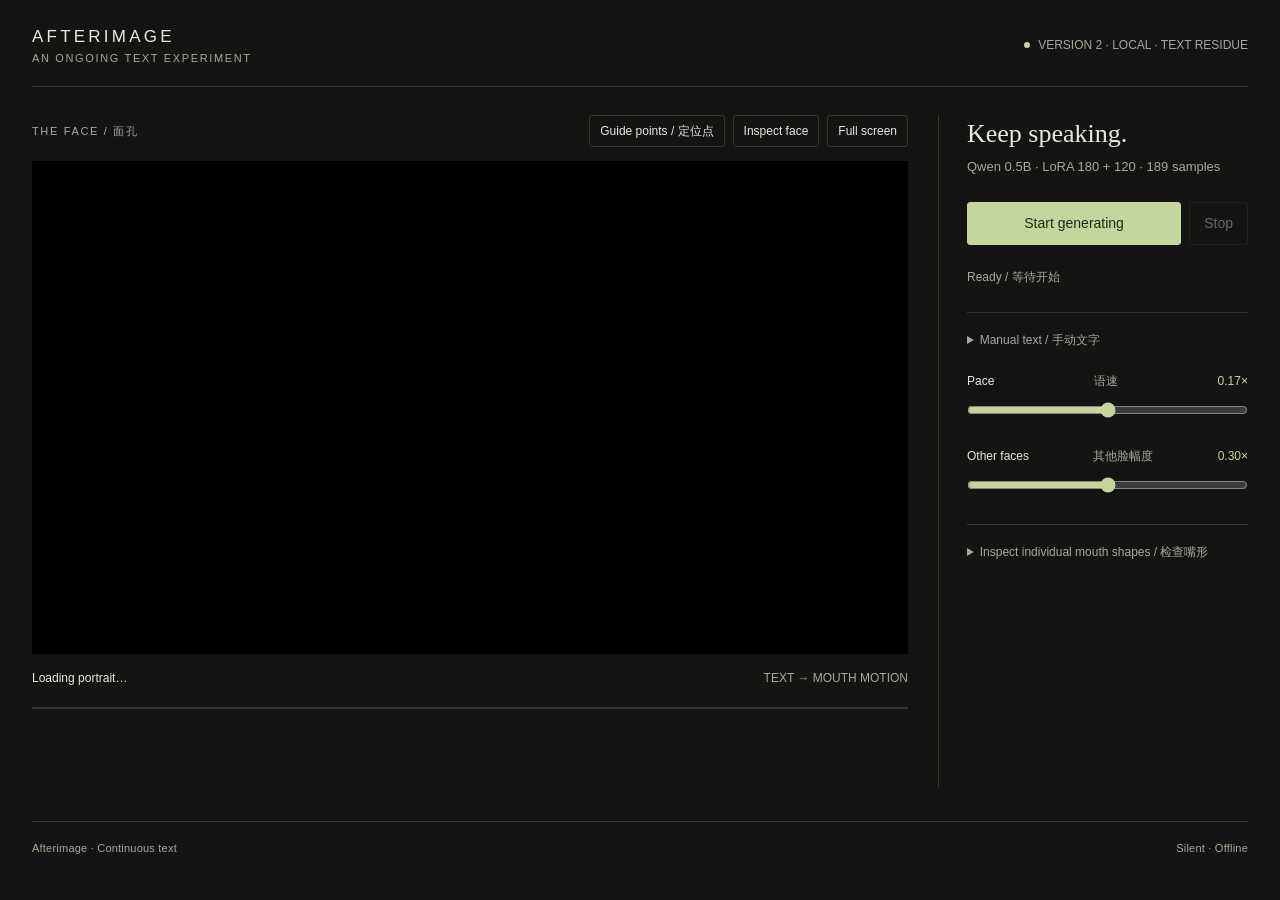
==== commit 06844347: "change word indication" ====
--- a/index.html
+++ b/index.html
@@ -5,7 +5,7 @@
 <title>Afterimage — Version 2</title>
 <link rel="stylesheet" href="listening.css?v=myriad-caption-1">
 <link rel="icon" href="data:,">
-<link rel="stylesheet" href="artwork-overlay.css?v=20261005-carousel-title-level">
+<link rel="stylesheet" href="artwork-overlay.css?v=20261007-caption-84-up42">
 <style>
 :root{color-scheme:dark;--bg:#141513;--panel:#1b1c19;--line:#34372f;--ink:#e8e8df;--muted:#a6aa99;--accent:#c4d69b}*{box-sizing:border-box}body{margin:0;background:var(--bg);color:var(--ink);font:14px/1.5 -apple-system,BlinkMacSystemFont,"Segoe UI",sans-serif}button,input,textarea{font:inherit}button{cursor:pointer;color:inherit;background:transparent;border:1px solid var(--line);padding:10px 14px;border-radius:3px}button:hover{border-color:var(--muted);background:#25271f}button:disabled{opacity:.4;cursor:default}button:focus-visible,textarea:focus-visible,input:focus-visible{outline:2px solid var(--accent);outline-offset:3px}.primary{background:var(--accent);color:#202719;border-color:var(--accent)}.primary:hover{background:#d9e7ba}.quiet{color:var(--muted)}header{margin:0 32px;padding:24px 0 20px;border-bottom:1px solid var(--line);display:flex;justify-content:space-between;align-items:center;gap:16px}.brand{font-size:17px;letter-spacing:.19em}.edition{color:var(--muted);font-size:11px;letter-spacing:.15em;text-transform:uppercase}.badge{display:flex;align-items:center;gap:8px;color:var(--muted);font-size:12px}.dot{width:6px;height:6px;border-radius:100%;background:var(--accent)}main{display:grid;grid-template-columns:minmax(0,1fr) 310px;gap:30px;margin:28px 32px 0}.eyebrow{color:var(--muted);text-transform:uppercase;font-size:11px;letter-spacing:.15em}.stage-head{display:flex;flex-wrap:wrap;justify-content:space-between;align-items:center;gap:10px;margin-bottom:14px}.stage-head>.eyebrow{white-space:nowrap;flex-shrink:0}.stage-actions{display:flex;gap:8px;flex-wrap:wrap;justify-content:flex-end}.stage-actions button[aria-pressed=true]{border-color:var(--accent);color:var(--accent)}.stage-actions button{font-size:12px;padding:6px 10px}.stage{width:100%;aspect-ratio:4608/2592;background:#090a08;position:relative;overflow:hidden}canvas{width:100%;height:100%;display:block}.stage:fullscreen{width:100vw;height:100vh;aspect-ratio:auto;display:flex;align-items:center;justify-content:center;background:#050605}.stage:fullscreen canvas{width:100%;height:100%;object-fit:contain}.under-stage{display:flex;justify-content:space-between;gap:14px;margin:15px 0;font-size:12px;color:var(--muted)}.state{color:var(--ink)}.track{height:2px;background:var(--line);margin:20px 0 14px}.track span{display:block;height:100%;background:var(--accent);width:0}.readout{min-height:64px;font-family:Georgia,"Songti SC",serif;font-size:22px;line-height:1.6;color:#8c9082}.readout span{transition:color .12s}.readout span.current{color:var(--ink)}.note{color:var(--muted);font-size:12px;line-height:1.7}.sidebar{border-left:1px solid var(--line);padding-left:28px}.sidebar h1{font:26px/1.2 Georgia,serif;margin:3px 0 8px;font-weight:400}.cn{color:var(--muted);font-size:12px;font-weight:400}.intro{color:var(--muted);margin:0 0 25px;font-size:13px}label.block{display:block;margin-bottom:8px;font-size:12px}.text-input{resize:vertical;min-height:118px;max-height:240px;background:var(--panel);border:1px solid var(--line);color:var(--ink);width:100%;padding:13px;border-radius:3px;font-size:16px;line-height:1.6}.examples{display:flex;gap:12px;margin:8px 0 19px}.examples button{border:0;padding:0;color:var(--muted);font-size:12px}.actions{display:flex;gap:8px}.actions .primary{flex:1}.setting{margin-top:23px}.setting label{display:flex;justify-content:space-between;font-size:12px;gap:8px}.setting output{color:var(--accent);font-variant-numeric:tabular-nums}input[type=range]{width:100%;accent-color:var(--accent);margin:12px 0 0}details{border-top:1px solid var(--line);margin-top:25px;padding-top:18px}summary{cursor:pointer;font-size:12px;color:var(--muted)}.shapes{display:grid;grid-template-columns:repeat(4,1fr);gap:6px;margin:15px 0}.shapes button{font-size:12px;padding:9px 3px}.shapes button[aria-pressed=true]{border-color:var(--accent);color:var(--accent);background:#293022}.sidebar .note{margin-top:22px}.error{color:#e7b49f;font-size:12px;min-height:20px;margin-top:10px}footer{display:flex;justify-content:space-between;gap:16px;margin:34px 32px 0;padding:18px 0;border-top:1px solid var(--line);color:var(--muted);font-size:11px;letter-spacing:.02em}@media(min-width:1600px){main,header,footer{max-width:1550px;margin-left:auto;margin-right:auto}}@media(max-width:920px){main{grid-template-columns:1fr}.sidebar{border-left:0;border-top:1px solid var(--line);padding:24px 0 0}.sidebar h1{font-size:24px}.intro{margin-bottom:18px}header,main,footer{margin-left:18px;margin-right:18px}.readout{font-size:20px;min-height:40px}}@media(max-width:480px){header{align-items:flex-start}.edition{font-size:9px}.brand{font-size:14px}.badge{font-size:10px}.under-stage{font-size:10px}.stage-head{flex-wrap:wrap}footer{flex-direction:column;gap:4px}.readout{font-size:18px}}
 /* Prior caption and artwork layout saved in design-history/20261002-artwork-overlay. */
@@ -17,29 +17,7 @@
 <main>
 <section aria-label="Portrait preview">
 <div class="stage-head"><span class="eyebrow">The face / 面孔</span><div class="stage-actions"><button id="guides" aria-pressed="false" aria-controls="portrait guide-note">Guide points / 定位点</button><button id="zoom" aria-pressed="false">Inspect face</button><button id="fullscreen">Full screen</button></div></div>
-<div class="stage" id="stage"><canvas id="portrait" width="4608" height="2592" role="img" aria-label="All visible faces mouth the generated reply together; no audio is played."></canvas><div id="artwork-hud" class="artwork-hud">
-<div class="hud-model">
-<div class="hud-row" title="189 original records plus new temporary Common Crawl selections; not used for training.">Discarded Web Data: <span id="hud-training-count">189</span></div>
-<div class="hud-sources" title="New Common Crawl source after each successful collection. No model training."><div id="hud-source-track" class="hud-source-track"></div></div>
-</div>
-<section class="hud-output-panel" aria-label="Output and model information">
-<div id="word-subtitle" class="word-subtitle" aria-label="Current output, spoken words highlighted" aria-live="off">Homeless Agent Output:</div>
-<svg class="hud-chart" viewBox="0 0 280 233" role="img" aria-labelledby="chart-title chart-desc">
-<title id="chart-title">Prediction accuracy (%)</title><desc id="chart-desc">Measured WikiText-2 next-token prediction accuracy for the base model, original 139-sample LoRA, and current 189-sample training history. Source: training/residue-score-20261004-emoji-preview/measured-scores.json.</desc>
-<g fill="none" stroke="currentColor" stroke-width="1" opacity="1"><rect x="52" y="0" width="220" height="178"/><path stroke-opacity=".6" d="M52 33H272 M52 69H272 M52 105H272 M52 141H272"/><path d="M52 33h10 M52 69h10 M52 105h10 M52 141h10 M89 178v-10 M125 178v-10 M161 178v-10 M197 178v-10 M233 178v-10"/></g>
-<g class="hud-chart-y-labels" text-anchor="middle" dominant-baseline="central"><text x="35.25" y="178">0</text><text x="35.25" y="141">25</text><text x="35.25" y="105">50</text><text x="35.25" y="69">75</text><text x="35.25" y="33">100</text><text x="35.25" y="0">(%)</text></g>
-<g class="hud-chart-x-labels" text-anchor="middle" dominant-baseline="central"><text x="89" y="190.5">0</text><text x="125" y="190.5">50</text><text x="161" y="190.5">100</text><text x="197" y="190.5">150</text><text x="233" y="190.5">200</text><text x="272" y="190.5">(data)</text></g>
-<path id="hud-metric-curve" d="M89.0000 111.8291 L189.0800 125.3866 L225.0800 127.5947" fill="none" stroke="#ffe600" stroke-width="1.1"/>
-<g id="hud-metric-points" fill="#ffe600"><circle cx="89.0000" cy="111.8291" r="1.7"/><circle cx="189.0800" cy="125.3866" r="1.7"/><circle cx="225.0800" cy="127.5947" r="1.7"/></g>
-</svg>
-<div class="hud-model-detail hud-metrics" aria-label="Model evaluation metrics">
-<div class="hud-metric is-active" aria-current="true" title="WikiText-2 raw test, all 299,077 next-token predictions; top-1 accuracy. Points: base model (0 samples), original LoRA (139 samples, 180 steps), current emoji LoRA (189 historical samples, 300 steps). Source: training/residue-benchmarks-20261005/metrics.json."><span class="hud-metric-dot" aria-hidden="true"></span>Prediction Accuracy: 34.31%</div>
-<div class="hud-metric" title="WikiText-2 raw test perplexity, all 299,077 next-token predictions; lower is better; dimensionless, not a percentage. Points: base model (0 samples), original LoRA (139 samples, 180 steps), current emoji LoRA (189 historical samples, 300 steps). Source: training/residue-benchmarks-20261005/metrics.json.">Perplexity: 59.74</div>
-<div class="hud-metric" title="MMLU zero-shot, full 14,042-question test set across 57 subjects; question-weighted accuracy. Points: base model (0 samples), original LoRA (139 samples, 180 steps), current emoji LoRA (189 historical samples, 300 steps). Source: training/residue-benchmarks-20261005/metrics.json.">MMLU Accuracy: 27.90%</div>
-<div class="hud-metric" title="HellaSwag zero-shot, full 10,042-question validation set; character-length-normalized accuracy (acc_norm). Points: base model (0 samples), original LoRA (139 samples, 180 steps), current emoji LoRA (189 historical samples, 300 steps). Source: training/residue-benchmarks-20261005/metrics.json.">HellaSwag Accuracy: 41.54%</div>
-</div>
-</section>
-</div></div>
+<div class="stage" id="stage"><canvas id="portrait" width="4608" height="2592" role="img" aria-label="All visible faces mouth the generated reply together; no audio is played."></canvas><div id="spoken-word-subtitle" class="spoken-word-subtitle" aria-label="Current word subtitle" aria-live="off"></div></div>
 <p class="note" id="guide-note" hidden>Guides follow the face. / 定位点跟随面部运动。</p>
 <div class="under-stage"><span class="state" id="status" aria-live="polite">Loading portrait…</span><span id="meta">TEXT → MOUTH MOTION</span></div>
 <div class="track" role="progressbar" aria-label="Playback progress" aria-valuemin="0" aria-valuemax="100" aria-valuenow="0"><span id="progress"></span></div>
@@ -75,7 +53,6 @@
 <p class="intro">Qwen 0.5B · LoRA 180 + 120 · 189 samples</p>
 <div class="actions"><button class="primary" id="residue-start">Start generating</button><button id="residue-stop" disabled>Stop</button></div>
 <p class="note" id="residue-state" aria-live="polite">Ready / 等待开始</p>
-<div class="setting"><button id="collection-restart" disabled>重启实时采集</button><p class="note" id="collection-reset-state" aria-live="polite">清空本轮临时数据，从 189 重新采集。</p></div>
 <details><summary>Manual text / 手动文字</summary>
 
 <label class="block" for="text">Words to mouth <span class="cn">/ 播放文字</span></label>
@@ -91,8 +68,7 @@
 </aside>
 </main>
 <footer><span>Afterimage · Continuous text</span><span>Silent · Offline</span></footer>
-<script src="app.js?v=20261004-grid-edges"></script>
+<script src="app.js?v=20261007-word-caption"></script>
 <script src="residue.js?v=20261004-grid-edges"></script>
-<script id="hud-benchmark-data" type="application/json">[{"id":"prediction","label":"Prediction Accuracy","points":[{"samples":0,"value":45.25757580823667},{"samples":139,"value":35.84260909397914},{"samples":189,"value":34.30922471470558}],"yMax":100,"yUnit":"(%)","xUnit":"(data)","description":"WikiText-2 raw test, all 299,077 next-token predictions; top-1 accuracy. Points: base model (0 samples), original LoRA (139 samples, 180 steps), current emoji LoRA (189 historical samples, 300 steps). Source: training/residue-benchmarks-20261005/metrics.json."},{"id":"perplexity","label":"Perplexity","points":[{"samples":0,"value":16.464648340766686},{"samples":139,"value":39.38870388018776},{"samples":189,"value":59.7356537527294}],"yMax":100,"yUnit":"(PPL)","xUnit":"(data)","description":"WikiText-2 raw test perplexity, all 299,077 next-token predictions; lower is better; dimensionless, not a percentage. Points: base model (0 samples), original LoRA (139 samples, 180 steps), current emoji LoRA (189 historical samples, 300 steps). Source: training/residue-benchmarks-20261005/metrics.json."},{"id":"mmlu","label":"MMLU Accuracy","points":[{"samples":0,"value":43.177610027061675},{"samples":139,"value":30.138156957698335},{"samples":189,"value":27.902008260931492}],"yMax":100,"yUnit":"(%)","xUnit":"(data)","description":"MMLU zero-shot, full 14,042-question test set across 57 subjects; question-weighted accuracy. Points: base model (0 samples), original LoRA (139 samples, 180 steps), current emoji LoRA (189 historical samples, 300 steps). Source: training/residue-benchmarks-20261005/metrics.json."},{"id":"hellaswag","label":"HellaSwag Accuracy","points":[{"samples":0,"value":50.05974905397331},{"samples":139,"value":43.2284405496913},{"samples":189,"value":41.53555068711412}],"yMax":100,"yUnit":"(%)","xUnit":"(data)","description":"HellaSwag zero-shot, full 10,042-question validation set; character-length-normalized accuracy (acc_norm). Points: base model (0 samples), original LoRA (139 samples, 180 steps), current emoji LoRA (189 historical samples, 300 steps). Source: training/residue-benchmarks-20261005/metrics.json."}]</script>
-<script src="artwork-overlay.js?v=20261005-output-newline"></script>
+<script src="artwork-overlay.js?v=20261007-caption-only"></script>
 </body></html>
--- a/artwork-overlay.css
+++ b/artwork-overlay.css
@@ -1,24 +1,5 @@
-/* Reference layout mapped to the existing cropped 4608 × 2592 artwork. */
-.artwork-hud{position:absolute;left:50%;top:50%;transform:translate(-50%,-50%);width:100%;height:100%;container-type:inline-size;pointer-events:none;z-index:1;color:#e6e6e6;font-family:"Artwork Myriad Pro","Myriad Pro","PingFang SC",sans-serif;font-style:normal;font-weight:400;letter-spacing:normal;text-shadow:none}
-.stage:fullscreen .artwork-hud{width:min(100vw,177.77777778vh);height:min(100vh,56.25vw)}
-.artwork-hud>*{--u:calc(100cqw / 4608);font-size:calc(30 * var(--u));line-height:calc(40 * var(--u))}
-.hud-model{position:absolute;top:calc(1978.5 * var(--u));left:calc(3220 * var(--u));width:calc(480 * var(--u))}
-.hud-row{transform:translateX(calc(25 * var(--u)));height:calc(70 * var(--u));display:flex;gap:.23em;align-items:flex-start;white-space:nowrap}
-.hud-model::after{content:"";position:absolute;left:calc(29 * var(--u));top:calc(40 * var(--u));height:calc(30 * var(--u));width:calc(1.5 * var(--u));background:rgba(230,230,230,.5)}
-.hud-sources{position:relative;margin-left:calc(29 * var(--u));height:calc(7 * 73 * var(--u));overflow:hidden;mask-image:linear-gradient(to bottom,#000 0%,#000 84%,rgba(0,0,0,.25) 94%,transparent 100%);-webkit-mask-image:linear-gradient(to bottom,#000 0%,#000 84%,rgba(0,0,0,.25) 94%,transparent 100%)}
-.hud-sources::before{content:"";position:absolute;top:0;bottom:calc(53 * var(--u));left:0;width:calc(1.5 * var(--u));background:rgba(230,230,230,.5)}
-.hud-source-track{will-change:transform}
-.hud-source{position:relative;height:calc(73 * var(--u));padding-left:calc(13 * var(--u));white-space:nowrap;overflow:hidden;text-overflow:ellipsis;opacity:.5}
-.hud-source::before{content:"";position:absolute;left:0;top:calc(20 * var(--u));width:calc(10 * var(--u));height:calc(1.5 * var(--u));background:currentColor}
-.hud-output-panel{--hud-line:calc(1 * var(--u));position:absolute;left:calc(3686 * var(--u));top:calc(1970 * var(--u));width:calc(23 * 37 * var(--u));height:calc(15 * 37 * var(--u));border:0;box-shadow:inset 0 0 0 var(--hud-line) rgba(230,230,230,.5)}
-.hud-output-panel::before{content:"";position:absolute;inset:0;clip-path:inset(var(--hud-line));opacity:.18;background-image:linear-gradient(#e6e6e6 calc(.5 * var(--hud-line)),transparent calc(.5 * var(--hud-line)),transparent calc(100% - .5 * var(--hud-line)),#e6e6e6 calc(100% - .5 * var(--hud-line))),linear-gradient(90deg,#e6e6e6 calc(.5 * var(--hud-line)),transparent calc(.5 * var(--hud-line)),transparent calc(100% - .5 * var(--hud-line)),#e6e6e6 calc(100% - .5 * var(--hud-line)));background-size:calc(37 * var(--u)) calc(37 * var(--u));pointer-events:none}
-.word-subtitle{position:absolute;left:calc(33 * var(--u));top:calc(10 * var(--u));width:calc(776 * var(--u));max-width:none;height:calc(7 * 37 * var(--u));margin:0;padding:0;background:none;transform:none;text-align:left;white-space:normal;overflow-wrap:anywhere;line-height:calc(37 * var(--u));font-size:calc(30 * var(--u))}
-.output-word{opacity:.5}.output-word.spoken{opacity:1}.output-prefix{display:block;opacity:1}
-.hud-chart{position:absolute;left:calc(5.25 * var(--u));top:calc(299.083333 * var(--u));width:calc(287.777778 * var(--u));height:calc(239.472222 * var(--u));overflow:visible}
-/* SVG strokes use the same rendered width as the grid, independent of chart scaling. */
-.hud-chart g[stroke]>*{vector-effect:non-scaling-stroke;stroke-width:var(--hud-line)}
-.hud-chart text{fill:currentColor;font-family:inherit;font-size:10.5px;font-weight:400;font-variant-numeric:lining-nums tabular-nums}
-.hud-model-detail{position:absolute;left:calc(338 * var(--u));top:calc(297.5 * var(--u));font-size:calc(11 * var(--u));line-height:calc(26 * var(--u));white-space:nowrap}
-.hud-metric{position:relative;height:calc(26 * var(--u))}
-.hud-metric-dot{position:absolute;left:calc(-11 * var(--u));top:50%;transform:translateY(-50%);width:calc(6 * var(--u));height:calc(6 * var(--u));border-radius:50%;background:#ffe600}
-@media(prefers-reduced-motion:reduce){.hud-source-track{will-change:auto}}
+/* Original 2026-10-01 word caption, independent of the output panel. */
+.stage{container-type:inline-size}
+.spoken-word-subtitle{--caption-unit:calc(100cqw / 4608);position:absolute;left:50%;bottom:calc(236 * var(--caption-unit));transform:translateX(-50%) scale(.84);transform-origin:center;z-index:1;display:flex;align-items:center;justify-content:center;width:max-content;max-width:90%;height:calc(118 * var(--caption-unit));padding:0 calc(57.5 * var(--caption-unit));background:rgba(0,0,0,.5);color:#e6e6e6;text-align:center;font-family:"Artwork Myriad Pro","Myriad Pro","PingFang SC",sans-serif;font-size:calc(75 * var(--caption-unit));font-style:normal;font-weight:400;line-height:1;letter-spacing:normal;pointer-events:none;white-space:nowrap;text-shadow:none;border-radius:0}
+.spoken-word-subtitle:empty{display:none}
+.stage:fullscreen .spoken-word-subtitle{--caption-unit:calc(min(100vw,177.777778vh) / 4608);bottom:calc(max(0px,(100vh - 56.25vw)/2) + 236 * var(--caption-unit))}
